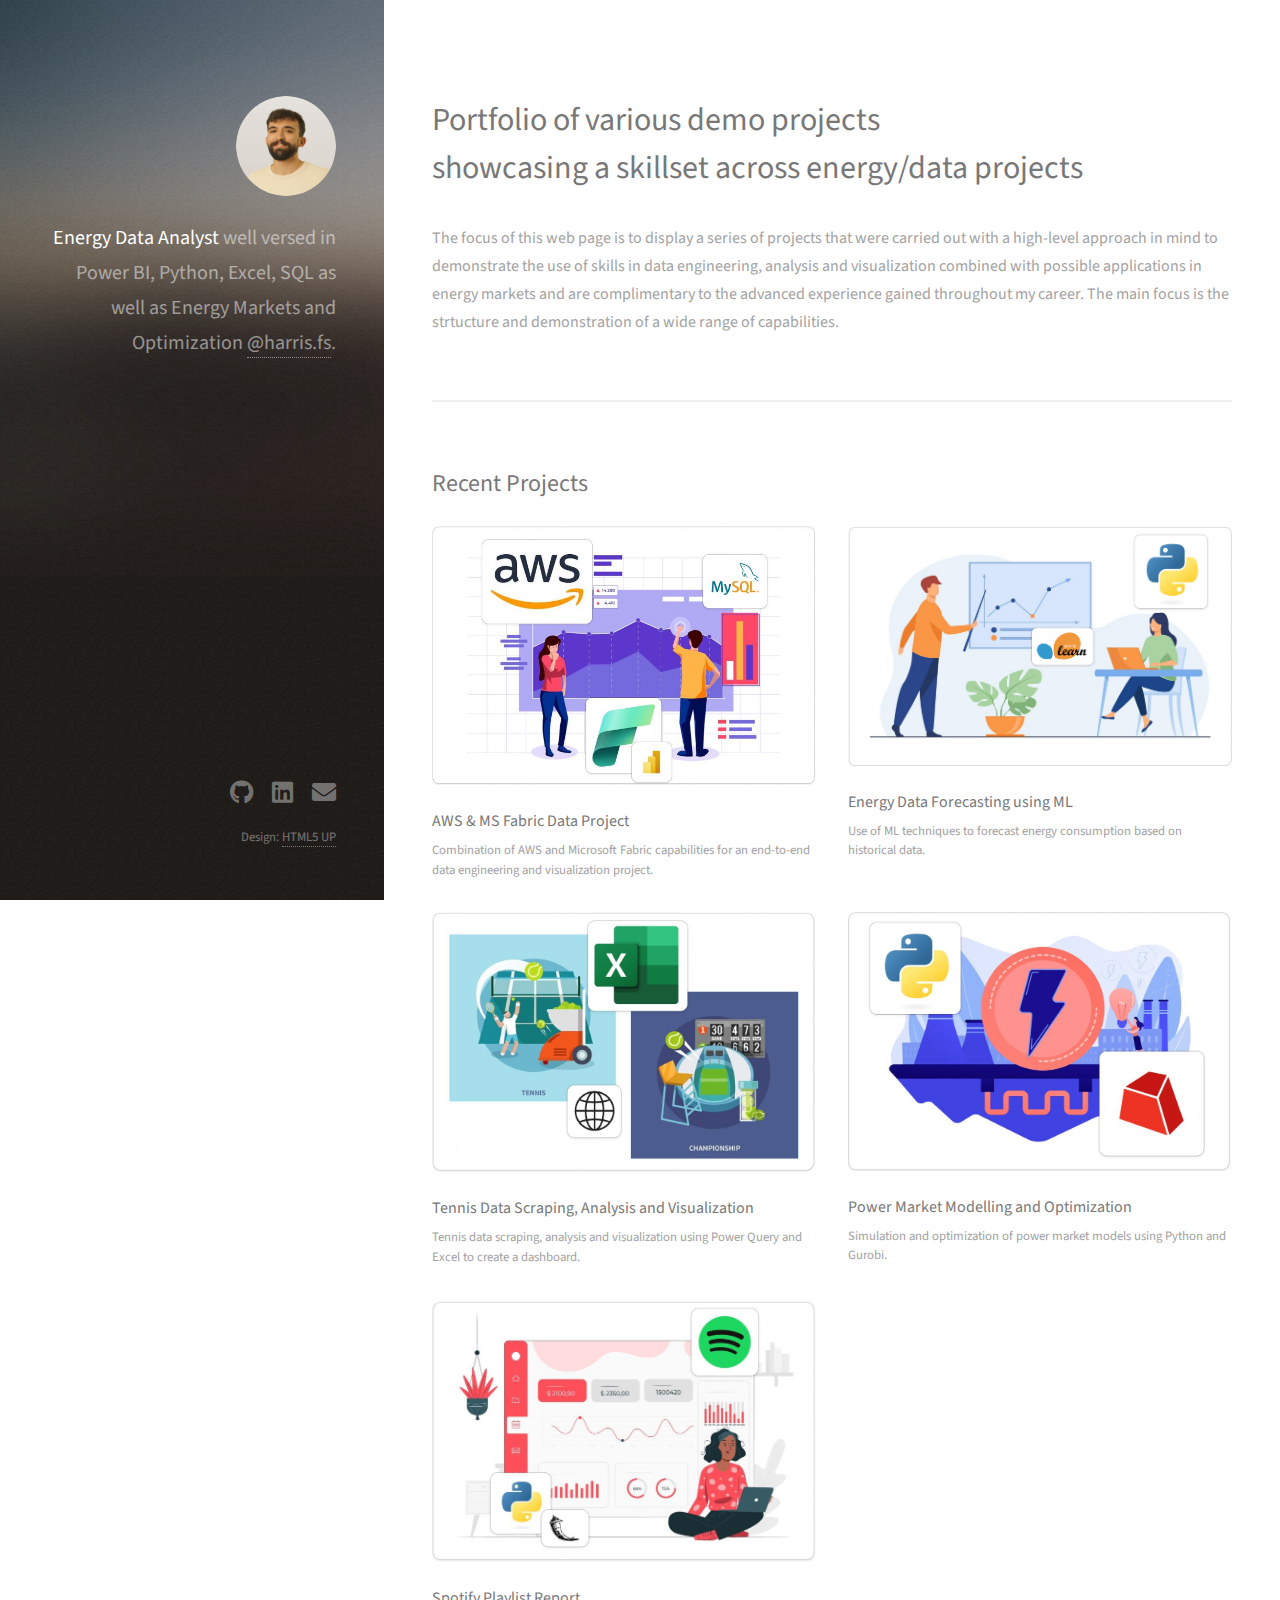
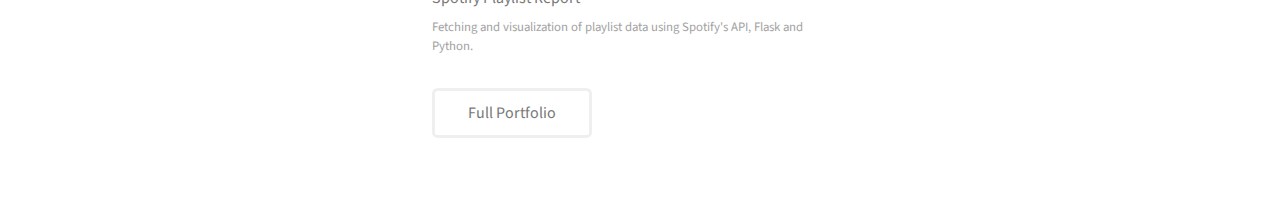
==== index.html @ a2b8765c "Add files via upload" ====
<!DOCTYPE HTML>
<!--
	Strata by HTML5 UP
	html5up.net | @ajlkn
	Free for personal and commercial use under the CCA 3.0 license (html5up.net/license)
-->
<html>
	<head>
		<title>Harris Foskolos - Demo Portfolio</title>
		<meta charset="utf-8" />
		<meta name="viewport" content="width=device-width, initial-scale=1, user-scalable=no" />
		<link rel="stylesheet" href="assets/css/main.css" />
	</head>
	<body class="is-preload">

		<!-- Header -->
			<header id="header">
				<div class="inner">
					<a href="#" class="image avatar"><img src="images/Mask Group.png" alt="" /></a>
					<h1><strong>Energy Data Analyst </strong>well versed <br />
					in Power BI, Python, Excel, SQL as well as<br />
					Energy Markets and Optimization <br />
					<a href="https://www.linkedin.com/in/foskolos/">@harris.fs</a>.</h1>
				</div>
			</header>

		<!-- Main -->
			<div id="main">

				<!-- One -->
					<section id="one">
						<header class="major">
							<h2>Portfolio of various demo projects<br />
							showcasing a skillset across energy/data projects</h2>
						</header>
						<p>The focus of this web page is to display a series of projects that were carried out with a high-level approach in mind to demonstrate the use of skills in data engineering, analysis and visualization combined with possible applications in energy markets and are complimentary to the advanced experience gained throughout my career. The main focus is the strtucture and demonstration of a wide range of capabilities.</p>
					</section>

				<!-- Two -->
					<section id="two">
						<h2>Recent Projects</h2>
						<div class="row">
							<article class="col-6 col-12-xsmall work-item">
								<a href="details/project1.html" class="image fit thumb"><img src="images/thumbs/project1.JPG" alt="" /></a>
								<h3>AWS & MS Fabric Data Project</h3>
								<p>Combination of AWS and Microsoft Fabric capabilities for an end-to-end data engineering and visualization project.</p>
							</article>
							<article class="col-6 col-12-xsmall work-item">
								<a href="details/project2.html" class="image fit thumb"><img src="images/thumbs/project2.png" alt="" /></a>
								<h3>Energy Data Forecasting using ML</h3>
								<p>Use of ML techniques to forecast energy consumption based on historical data.</p>
							</article>
							<article class="col-6 col-12-xsmall work-item">
								<a href="details/project3.html" class="image fit thumb"><img src="images/thumbs/project3.JPG" alt="" /></a>
								<h3>Tennis Data Scraping, Analysis and Visualization</h3>
								<p>Tennis data scraping, analysis and visualization using Power Query and Excel to create a dashboard.</p>
							</article>
							<article class="col-6 col-12-xsmall work-item">
								<a href="details/project4.html" class="image fit thumb"><img src="images/thumbs/project4.JPG" alt="" /></a>
								<h3>Power Market Modelling and Optimization</h3>
								<p>Simulation and optimization of power market models using Python and Gurobi.</p>
							</article>
							<article class="col-6 col-12-xsmall work-item">
								<a href="details/project5.html" class="image fit thumb"><img src="images/thumbs/project5.JPG" alt="" /></a>
								<h3>Spotify Playlist Report</h3>
								<p>Fetching and visualization of playlist data using Spotify's API, Flask and Python.</p>
							</article>
						</div>
						<ul class="actions">
							<li><a href="https://github.com/harrisfs-web" class="button">Full Portfolio</a></li>
						</ul>
					</section>
			</div>

		<!-- Footer -->
			<footer id="footer">
				<div class="inner">
					<ul class="icons">
						<li><a href="https://github.com/harrisfs-web" class="icon brands fa-github"><span class="label">Github</span></a></li>
						<li><a href="https://www.linkedin.com/in/foskolos/" class="icon brands fa-linkedin"><span class="label">Dribbble</span></a></li>
						<li><a href="mailto:harrrisfs.web@gmail.com" class="icon solid fa-envelope"><span class="label">Email</span></a></li>
					</ul>
					<ul class="copyright">
						<li>Design: <a href="http://html5up.net">HTML5 UP</a></li>
					</ul>
				</div>
			</footer>

		<!-- Scripts -->
			<script src="assets/js/jquery.min.js"></script>
			<script src="assets/js/browser.min.js"></script>
			<script src="assets/js/breakpoints.min.js"></script>
			<script src="assets/js/util.js"></script>
			<script src="assets/js/main.js"></script>

	</body>
</html>
---- assets/css/main.css ----
@import url("fontawesome-all.min.css");
@import url("https://fonts.googleapis.com/css?family=Source+Sans+Pro:400,400italic");

/*
	Strata by HTML5 UP
	html5up.net | @ajlkn
	Free for personal and commercial use under the CCA 3.0 license (html5up.net/license)
*/

html, body, div, span, applet, object,
iframe, h1, h2, h3, h4, h5, h6, p, blockquote,
pre, a, abbr, acronym, address, big, cite,
code, del, dfn, em, img, ins, kbd, q, s, samp,
small, strike, strong, sub, sup, tt, var, b,
u, i, center, dl, dt, dd, ol, ul, li, fieldset,
form, label, legend, table, caption, tbody,
tfoot, thead, tr, th, td, article, aside,
canvas, details, embed, figure, figcaption,
footer, header, hgroup, menu, nav, output, ruby,
section, summary, time, mark, audio, video {
	margin: 0;
	padding: 0;
	border: 0;
	font-size: 100%;
	font: inherit;
	vertical-align: baseline;}

article, aside, details, figcaption, figure,
footer, header, hgroup, menu, nav, section {
	display: block;}

body {
	line-height: 1;
}

ol, ul {
	list-style: none;
}

blockquote, q {
	quotes: none;
}

	blockquote:before, blockquote:after, q:before, q:after {
		content: '';
		content: none;
	}

table {
	border-collapse: collapse;
	border-spacing: 0;
}

body {
	-webkit-text-size-adjust: none;
}

mark {
	background-color: transparent;
	color: inherit;
}

input::-moz-focus-inner {
	border: 0;
	padding: 0;
}

input, select, textarea {
	-moz-appearance: none;
	-webkit-appearance: none;
	-ms-appearance: none;
	appearance: none;
}

/* Basic */

	html {
		box-sizing: border-box;
	}

	*, *:before, *:after {
		box-sizing: inherit;
	}

	body {
		background: #fff;
	}

		body.is-preload *, body.is-preload *:before, body.is-preload *:after {
			-moz-animation: none !important;
			-webkit-animation: none !important;
			-ms-animation: none !important;
			animation: none !important;
			-moz-transition: none !important;
			-webkit-transition: none !important;
			-ms-transition: none !important;
			transition: none !important;
		}

	body, input, select, textarea {
		color: #a2a2a2;
		font-family: "Source Sans Pro", Helvetica, sans-serif;
		font-size: 16pt;
		font-weight: 400;
		line-height: 1.75em;
	}

	a {
		-moz-transition: color 0.2s ease-in-out, border-color 0.2s ease-in-out;
		-webkit-transition: color 0.2s ease-in-out, border-color 0.2s ease-in-out;
		-ms-transition: color 0.2s ease-in-out, border-color 0.2s ease-in-out;
		transition: color 0.2s ease-in-out, border-color 0.2s ease-in-out;
		border-bottom: dotted 1px;
		color: #49bf9d;
		text-decoration: none;
	}

		a:hover {
			border-bottom-color: transparent;
			color: #49bf9d !important;
			text-decoration: none;
		}

	strong, b {
		color: #787878;
		font-weight: 400;
	}

	em, i {
		font-style: italic;
	}

	p {
		margin: 0 0 2em 0;
	}

	h1, h2, h3, h4, h5, h6 {
		color: #787878;
		font-weight: 400;
		line-height: 1em;
		margin: 0 0 1em 0;
	}

		h1 a, h2 a, h3 a, h4 a, h5 a, h6 a {
			color: inherit;
			text-decoration: none;
		}

	h1 {
		font-size: 2em;
		line-height: 1.5em;
	}

	h2 {
		font-size: 1.5em;
		line-height: 1.5em;
	}

	h3 {
		font-size: 1.25em;
		line-height: 1.5em;
	}

	h4 {
		font-size: 1.1em;
		line-height: 1.5em;
	}

	h5 {
		font-size: 0.9em;
		line-height: 1.5em;
	}

	h6 {
		font-size: 0.7em;
		line-height: 1.5em;
	}

	sub {
		font-size: 0.8em;
		position: relative;
		top: 0.5em;
	}

	sup {
		font-size: 0.8em;
		position: relative;
		top: -0.5em;
	}

	hr {
		border: 0;
		border-bottom: solid 2px #efefef;
		margin: 2em 0;
	}

		hr.major {
			margin: 3em 0;
		}

	blockquote {
		border-left: solid 6px #efefef;
		font-style: italic;
		margin: 0 0 2em 0;
		padding: 0.5em 0 0.5em 1.5em;
	}

	code {
		background: #f7f7f7;
		border-radius: 0.35em;
		border: solid 2px #efefef;
		font-family: "Courier New", monospace;
		font-size: 0.9em;
		margin: 0 0.25em;
		padding: 0.25em 0.65em;
	}

	pre {
		-webkit-overflow-scrolling: touch;
		font-family: "Courier New", monospace;
		font-size: 0.9em;
		margin: 0 0 2em 0;
	}

		pre code {
			display: block;
			line-height: 1.75em;
			padding: 1em 1.5em;
			overflow-x: auto;
		}

	.align-left {
		text-align: left;
	}

	.align-center {
		text-align: center;
	}

	.align-right {
		text-align: right;
	}

/* Container */

	.container {
		margin: 0 auto;
		max-width: calc(100% - 4em);
		width: 100%;
	}

		.container.xsmall {
			width: 25%;
		}

		.container.small {
			width: 50%;
		}

		.container.medium {
			width: 75%;
		}

		.container.large {
			width: 125%;
		}

		.container.xlarge {
			width: 150%;
		}

		.container.max {
			width: 100%;
		}

		@media screen and (max-width: 980px) {

			.container {
				width: 100% !important;
				max-width: 100% !important;
			}

		}

		@media screen and (max-width: 480px) {

			.container {
				max-width: calc(100% - 3em);
			}

		}

/* Row */

	.row {
		display: flex;
		flex-wrap: wrap;
		box-sizing: border-box;
		align-items: stretch;
	}

		.row > * {
			box-sizing: border-box;
		}

		.row.gtr-uniform > * > :last-child {
			margin-bottom: 0;
		}

		.row.aln-left {
			justify-content: flex-start;
		}

		.row.aln-center {
			justify-content: center;
		}

		.row.aln-right {
			justify-content: flex-end;
		}

		.row.aln-top {
			align-items: flex-start;
		}

		.row.aln-middle {
			align-items: center;
		}

		.row.aln-bottom {
			align-items: flex-end;
		}

		.row > .imp {
			order: -1;
		}

		.row > .col-1 {
			width: 8.33333%;
		}

		.row > .off-1 {
			margin-left: 8.33333%;
		}

		.row > .col-2 {
			width: 16.66667%;
		}

		.row > .off-2 {
			margin-left: 16.66667%;
		}

		.row > .col-3 {
			width: 25%;
		}

		.row > .off-3 {
			margin-left: 25%;
		}

		.row > .col-4 {
			width: 33.33333%;
		}

		.row > .off-4 {
			margin-left: 33.33333%;
		}

		.row > .col-5 {
			width: 41.66667%;
		}

		.row > .off-5 {
			margin-left: 41.66667%;
		}

		.row > .col-6 {
			width: 50%;
		}

		.row > .off-6 {
			margin-left: 50%;
		}

		.row > .col-7 {
			width: 58.33333%;
		}

		.row > .off-7 {
			margin-left: 58.33333%;
		}

		.row > .col-8 {
			width: 66.66667%;
		}

		.row > .off-8 {
			margin-left: 66.66667%;
		}

		.row > .col-9 {
			width: 75%;
		}

		.row > .off-9 {
			margin-left: 75%;
		}

		.row > .col-10 {
			width: 83.33333%;
		}

		.row > .off-10 {
			margin-left: 83.33333%;
		}

		.row > .col-11 {
			width: 91.66667%;
		}

		.row > .off-11 {
			margin-left: 91.66667%;
		}

		.row > .col-12 {
			width: 100%;
		}

		.row > .off-12 {
			margin-left: 100%;
		}

		.row.gtr-0 {
			margin-top: 0;
			margin-left: 0em;
		}

			.row.gtr-0 > * {
				padding: 0 0 0 0em;
			}

			.row.gtr-0.gtr-uniform {
				margin-top: 0em;
			}

				.row.gtr-0.gtr-uniform > * {
					padding-top: 0em;
				}

		.row.gtr-25 {
			margin-top: 0;
			margin-left: -0.625em;
		}

			.row.gtr-25 > * {
				padding: 0 0 0 0.625em;
			}

			.row.gtr-25.gtr-uniform {
				margin-top: -0.625em;
			}

				.row.gtr-25.gtr-uniform > * {
					padding-top: 0.625em;
				}

		.row.gtr-50 {
			margin-top: 0;
			margin-left: -1.25em;
		}

			.row.gtr-50 > * {
				padding: 0 0 0 1.25em;
			}

			.row.gtr-50.gtr-uniform {
				margin-top: -1.25em;
			}

				.row.gtr-50.gtr-uniform > * {
					padding-top: 1.25em;
				}

		.row {
			margin-top: 0;
			margin-left: -2.5em;
		}

			.row > * {
				padding: 0 0 0 2.5em;
			}

			.row.gtr-uniform {
				margin-top: -2.5em;
			}

				.row.gtr-uniform > * {
					padding-top: 2.5em;
				}

		.row.gtr-150 {
			margin-top: 0;
			margin-left: -3.75em;
		}

			.row.gtr-150 > * {
				padding: 0 0 0 3.75em;
			}

			.row.gtr-150.gtr-uniform {
				margin-top: -3.75em;
			}

				.row.gtr-150.gtr-uniform > * {
					padding-top: 3.75em;
				}

		.row.gtr-200 {
			margin-top: 0;
			margin-left: -5em;
		}

			.row.gtr-200 > * {
				padding: 0 0 0 5em;
			}

			.row.gtr-200.gtr-uniform {
				margin-top: -5em;
			}

				.row.gtr-200.gtr-uniform > * {
					padding-top: 5em;
				}

		@media screen and (max-width: 1800px) {

			.row {
				display: flex;
				flex-wrap: wrap;
				box-sizing: border-box;
				align-items: stretch;
			}

				.row > * {
					box-sizing: border-box;
				}

				.row.gtr-uniform > * > :last-child {
					margin-bottom: 0;
				}

				.row.aln-left {
					justify-content: flex-start;
				}

				.row.aln-center {
					justify-content: center;
				}

				.row.aln-right {
					justify-content: flex-end;
				}

				.row.aln-top {
					align-items: flex-start;
				}

				.row.aln-middle {
					align-items: center;
				}

				.row.aln-bottom {
					align-items: flex-end;
				}

				.row > .imp-xlarge {
					order: -1;
				}

				.row > .col-1-xlarge {
					width: 8.33333%;
				}

				.row > .off-1-xlarge {
					margin-left: 8.33333%;
				}

				.row > .col-2-xlarge {
					width: 16.66667%;
				}

				.row > .off-2-xlarge {
					margin-left: 16.66667%;
				}

				.row > .col-3-xlarge {
					width: 25%;
				}

				.row > .off-3-xlarge {
					margin-left: 25%;
				}

				.row > .col-4-xlarge {
					width: 33.33333%;
				}

				.row > .off-4-xlarge {
					margin-left: 33.33333%;
				}

				.row > .col-5-xlarge {
					width: 41.66667%;
				}

				.row > .off-5-xlarge {
					margin-left: 41.66667%;
				}

				.row > .col-6-xlarge {
					width: 50%;
				}

				.row > .off-6-xlarge {
					margin-left: 50%;
				}

				.row > .col-7-xlarge {
					width: 58.33333%;
				}

				.row > .off-7-xlarge {
					margin-left: 58.33333%;
				}

				.row > .col-8-xlarge {
					width: 66.66667%;
				}

				.row > .off-8-xlarge {
					margin-left: 66.66667%;
				}

				.row > .col-9-xlarge {
					width: 75%;
				}

				.row > .off-9-xlarge {
					margin-left: 75%;
				}

				.row > .col-10-xlarge {
					width: 83.33333%;
				}

				.row > .off-10-xlarge {
					margin-left: 83.33333%;
				}

				.row > .col-11-xlarge {
					width: 91.66667%;
				}

				.row > .off-11-xlarge {
					margin-left: 91.66667%;
				}

				.row > .col-12-xlarge {
					width: 100%;
				}

				.row > .off-12-xlarge {
					margin-left: 100%;
				}

				.row.gtr-0 {
					margin-top: 0;
					margin-left: 0em;
				}

					.row.gtr-0 > * {
						padding: 0 0 0 0em;
					}

					.row.gtr-0.gtr-uniform {
						margin-top: 0em;
					}

						.row.gtr-0.gtr-uniform > * {
							padding-top: 0em;
						}

				.row.gtr-25 {
					margin-top: 0;
					margin-left: -0.625em;
				}

					.row.gtr-25 > * {
						padding: 0 0 0 0.625em;
					}

					.row.gtr-25.gtr-uniform {
						margin-top: -0.625em;
					}

						.row.gtr-25.gtr-uniform > * {
							padding-top: 0.625em;
						}

				.row.gtr-50 {
					margin-top: 0;
					margin-left: -1.25em;
				}

					.row.gtr-50 > * {
						padding: 0 0 0 1.25em;
					}

					.row.gtr-50.gtr-uniform {
						margin-top: -1.25em;
					}

						.row.gtr-50.gtr-uniform > * {
							padding-top: 1.25em;
						}

				.row {
					margin-top: 0;
					margin-left: -2.5em;
				}

					.row > * {
						padding: 0 0 0 2.5em;
					}

					.row.gtr-uniform {
						margin-top: -2.5em;
					}

						.row.gtr-uniform > * {
							padding-top: 2.5em;
						}

				.row.gtr-150 {
					margin-top: 0;
					margin-left: -3.75em;
				}

					.row.gtr-150 > * {
						padding: 0 0 0 3.75em;
					}

					.row.gtr-150.gtr-uniform {
						margin-top: -3.75em;
					}

						.row.gtr-150.gtr-uniform > * {
							padding-top: 3.75em;
						}

				.row.gtr-200 {
					margin-top: 0;
					margin-left: -5em;
				}

					.row.gtr-200 > * {
						padding: 0 0 0 5em;
					}

					.row.gtr-200.gtr-uniform {
						margin-top: -5em;
					}

						.row.gtr-200.gtr-uniform > * {
							padding-top: 5em;
						}

		}

		@media screen and (max-width: 1280px) {

			.row {
				display: flex;
				flex-wrap: wrap;
				box-sizing: border-box;
				align-items: stretch;
			}

				.row > * {
					box-sizing: border-box;
				}

				.row.gtr-uniform > * > :last-child {
					margin-bottom: 0;
				}

				.row.aln-left {
					justify-content: flex-start;
				}

				.row.aln-center {
					justify-content: center;
				}

				.row.aln-right {
					justify-content: flex-end;
				}

				.row.aln-top {
					align-items: flex-start;
				}

				.row.aln-middle {
					align-items: center;
				}

				.row.aln-bottom {
					align-items: flex-end;
				}

				.row > .imp-large {
					order: -1;
				}

				.row > .col-1-large {
					width: 8.33333%;
				}

				.row > .off-1-large {
					margin-left: 8.33333%;
				}

				.row > .col-2-large {
					width: 16.66667%;
				}

				.row > .off-2-large {
					margin-left: 16.66667%;
				}

				.row > .col-3-large {
					width: 25%;
				}

				.row > .off-3-large {
					margin-left: 25%;
				}

				.row > .col-4-large {
					width: 33.33333%;
				}

				.row > .off-4-large {
					margin-left: 33.33333%;
				}

				.row > .col-5-large {
					width: 41.66667%;
				}

				.row > .off-5-large {
					margin-left: 41.66667%;
				}

				.row > .col-6-large {
					width: 50%;
				}

				.row > .off-6-large {
					margin-left: 50%;
				}

				.row > .col-7-large {
					width: 58.33333%;
				}

				.row > .off-7-large {
					margin-left: 58.33333%;
				}

				.row > .col-8-large {
					width: 66.66667%;
				}

				.row > .off-8-large {
					margin-left: 66.66667%;
				}

				.row > .col-9-large {
					width: 75%;
				}

				.row > .off-9-large {
					margin-left: 75%;
				}

				.row > .col-10-large {
					width: 83.33333%;
				}

				.row > .off-10-large {
					margin-left: 83.33333%;
				}

				.row > .col-11-large {
					width: 91.66667%;
				}

				.row > .off-11-large {
					margin-left: 91.66667%;
				}

				.row > .col-12-large {
					width: 100%;
				}

				.row > .off-12-large {
					margin-left: 100%;
				}

				.row.gtr-0 {
					margin-top: 0;
					margin-left: 0em;
				}

					.row.gtr-0 > * {
						padding: 0 0 0 0em;
					}

					.row.gtr-0.gtr-uniform {
						margin-top: 0em;
					}

						.row.gtr-0.gtr-uniform > * {
							padding-top: 0em;
						}

				.row.gtr-25 {
					margin-top: 0;
					margin-left: -0.5em;
				}

					.row.gtr-25 > * {
						padding: 0 0 0 0.5em;
					}

					.row.gtr-25.gtr-uniform {
						margin-top: -0.5em;
					}

						.row.gtr-25.gtr-uniform > * {
							padding-top: 0.5em;
						}

				.row.gtr-50 {
					margin-top: 0;
					margin-left: -1em;
				}

					.row.gtr-50 > * {
						padding: 0 0 0 1em;
					}

					.row.gtr-50.gtr-uniform {
						margin-top: -1em;
					}

						.row.gtr-50.gtr-uniform > * {
							padding-top: 1em;
						}

				.row {
					margin-top: 0;
					margin-left: -2em;
				}

					.row > * {
						padding: 0 0 0 2em;
					}

					.row.gtr-uniform {
						margin-top: -2em;
					}

						.row.gtr-uniform > * {
							padding-top: 2em;
						}

				.row.gtr-150 {
					margin-top: 0;
					margin-left: -3em;
				}

					.row.gtr-150 > * {
						padding: 0 0 0 3em;
					}

					.row.gtr-150.gtr-uniform {
						margin-top: -3em;
					}

						.row.gtr-150.gtr-uniform > * {
							padding-top: 3em;
						}

				.row.gtr-200 {
					margin-top: 0;
					margin-left: -4em;
				}

					.row.gtr-200 > * {
						padding: 0 0 0 4em;
					}

					.row.gtr-200.gtr-uniform {
						margin-top: -4em;
					}

						.row.gtr-200.gtr-uniform > * {
							padding-top: 4em;
						}

		}

		@media screen and (max-width: 980px) {

			.row {
				display: flex;
				flex-wrap: wrap;
				box-sizing: border-box;
				align-items: stretch;
			}

				.row > * {
					box-sizing: border-box;
				}

				.row.gtr-uniform > * > :last-child {
					margin-bottom: 0;
				}

				.row.aln-left {
					justify-content: flex-start;
				}

				.row.aln-center {
					justify-content: center;
				}

				.row.aln-right {
					justify-content: flex-end;
				}

				.row.aln-top {
					align-items: flex-start;
				}

				.row.aln-middle {
					align-items: center;
				}

				.row.aln-bottom {
					align-items: flex-end;
				}

				.row > .imp-medium {
					order: -1;
				}

				.row > .col-1-medium {
					width: 8.33333%;
				}

				.row > .off-1-medium {
					margin-left: 8.33333%;
				}

				.row > .col-2-medium {
					width: 16.66667%;
				}

				.row > .off-2-medium {
					margin-left: 16.66667%;
				}

				.row > .col-3-medium {
					width: 25%;
				}

				.row > .off-3-medium {
					margin-left: 25%;
				}

				.row > .col-4-medium {
					width: 33.33333%;
				}

				.row > .off-4-medium {
					margin-left: 33.33333%;
				}

				.row > .col-5-medium {
					width: 41.66667%;
				}

				.row > .off-5-medium {
					margin-left: 41.66667%;
				}

				.row > .col-6-medium {
					width: 50%;
				}

				.row > .off-6-medium {
					margin-left: 50%;
				}

				.row > .col-7-medium {
					width: 58.33333%;
				}

				.row > .off-7-medium {
					margin-left: 58.33333%;
				}

				.row > .col-8-medium {
					width: 66.66667%;
				}

				.row > .off-8-medium {
					margin-left: 66.66667%;
				}

				.row > .col-9-medium {
					width: 75%;
				}

				.row > .off-9-medium {
					margin-left: 75%;
				}

				.row > .col-10-medium {
					width: 83.33333%;
				}

				.row > .off-10-medium {
					margin-left: 83.33333%;
				}

				.row > .col-11-medium {
					width: 91.66667%;
				}

				.row > .off-11-medium {
					margin-left: 91.66667%;
				}

				.row > .col-12-medium {
					width: 100%;
				}

				.row > .off-12-medium {
					margin-left: 100%;
				}

				.row.gtr-0 {
					margin-top: 0;
					margin-left: 0em;
				}

					.row.gtr-0 > * {
						padding: 0 0 0 0em;
					}

					.row.gtr-0.gtr-uniform {
						margin-top: 0em;
					}

						.row.gtr-0.gtr-uniform > * {
							padding-top: 0em;
						}

				.row.gtr-25 {
					margin-top: 0;
					margin-left: -0.5em;
				}

					.row.gtr-25 > * {
						padding: 0 0 0 0.5em;
					}

					.row.gtr-25.gtr-uniform {
						margin-top: -0.5em;
					}

						.row.gtr-25.gtr-uniform > * {
							padding-top: 0.5em;
						}

				.row.gtr-50 {
					margin-top: 0;
					margin-left: -1em;
				}

					.row.gtr-50 > * {
						padding: 0 0 0 1em;
					}

					.row.gtr-50.gtr-uniform {
						margin-top: -1em;
					}

						.row.gtr-50.gtr-uniform > * {
							padding-top: 1em;
						}

				.row {
					margin-top: 0;
					margin-left: -2em;
				}

					.row > * {
						padding: 0 0 0 2em;
					}

					.row.gtr-uniform {
						margin-top: -2em;
					}

						.row.gtr-uniform > * {
							padding-top: 2em;
						}

				.row.gtr-150 {
					margin-top: 0;
					margin-left: -3em;
				}

					.row.gtr-150 > * {
						padding: 0 0 0 3em;
					}

					.row.gtr-150.gtr-uniform {
						margin-top: -3em;
					}

						.row.gtr-150.gtr-uniform > * {
							padding-top: 3em;
						}

				.row.gtr-200 {
					margin-top: 0;
					margin-left: -4em;
				}

					.row.gtr-200 > * {
						padding: 0 0 0 4em;
					}

					.row.gtr-200.gtr-uniform {
						margin-top: -4em;
					}

						.row.gtr-200.gtr-uniform > * {
							padding-top: 4em;
						}

		}

		@media screen and (max-width: 736px) {

			.row {
				display: flex;
				flex-wrap: wrap;
				box-sizing: border-box;
				align-items: stretch;
			}

				.row > * {
					box-sizing: border-box;
				}

				.row.gtr-uniform > * > :last-child {
					margin-bottom: 0;
				}

				.row.aln-left {
					justify-content: flex-start;
				}

				.row.aln-center {
					justify-content: center;
				}

				.row.aln-right {
					justify-content: flex-end;
				}

				.row.aln-top {
					align-items: flex-start;
				}

				.row.aln-middle {
					align-items: center;
				}

				.row.aln-bottom {
					align-items: flex-end;
				}

				.row > .imp-small {
					order: -1;
				}

				.row > .col-1-small {
					width: 8.33333%;
				}

				.row > .off-1-small {
					margin-left: 8.33333%;
				}

				.row > .col-2-small {
					width: 16.66667%;
				}

				.row > .off-2-small {
					margin-left: 16.66667%;
				}

				.row > .col-3-small {
					width: 25%;
				}

				.row > .off-3-small {
					margin-left: 25%;
				}

				.row > .col-4-small {
					width: 33.33333%;
				}

				.row > .off-4-small {
					margin-left: 33.33333%;
				}

				.row > .col-5-small {
					width: 41.66667%;
				}

				.row > .off-5-small {
					margin-left: 41.66667%;
				}

				.row > .col-6-small {
					width: 50%;
				}

				.row > .off-6-small {
					margin-left: 50%;
				}

				.row > .col-7-small {
					width: 58.33333%;
				}

				.row > .off-7-small {
					margin-left: 58.33333%;
				}

				.row > .col-8-small {
					width: 66.66667%;
				}

				.row > .off-8-small {
					margin-left: 66.66667%;
				}

				.row > .col-9-small {
					width: 75%;
				}

				.row > .off-9-small {
					margin-left: 75%;
				}

				.row > .col-10-small {
					width: 83.33333%;
				}

				.row > .off-10-small {
					margin-left: 83.33333%;
				}

				.row > .col-11-small {
					width: 91.66667%;
				}

				.row > .off-11-small {
					margin-left: 91.66667%;
				}

				.row > .col-12-small {
					width: 100%;
				}

				.row > .off-12-small {
					margin-left: 100%;
				}

				.row.gtr-0 {
					margin-top: 0;
					margin-left: 0em;
				}

					.row.gtr-0 > * {
						padding: 0 0 0 0em;
					}

					.row.gtr-0.gtr-uniform {
						margin-top: 0em;
					}

						.row.gtr-0.gtr-uniform > * {
							padding-top: 0em;
						}

				.row.gtr-25 {
					margin-top: 0;
					margin-left: -0.375em;
				}

					.row.gtr-25 > * {
						padding: 0 0 0 0.375em;
					}

					.row.gtr-25.gtr-uniform {
						margin-top: -0.375em;
					}

						.row.gtr-25.gtr-uniform > * {
							padding-top: 0.375em;
						}

				.row.gtr-50 {
					margin-top: 0;
					margin-left: -0.75em;
				}

					.row.gtr-50 > * {
						padding: 0 0 0 0.75em;
					}

					.row.gtr-50.gtr-uniform {
						margin-top: -0.75em;
					}

						.row.gtr-50.gtr-uniform > * {
							padding-top: 0.75em;
						}

				.row {
					margin-top: 0;
					margin-left: -1.5em;
				}

					.row > * {
						padding: 0 0 0 1.5em;
					}

					.row.gtr-uniform {
						margin-top: -1.5em;
					}

						.row.gtr-uniform > * {
							padding-top: 1.5em;
						}

				.row.gtr-150 {
					margin-top: 0;
					margin-left: -2.25em;
				}

					.row.gtr-150 > * {
						padding: 0 0 0 2.25em;
					}

					.row.gtr-150.gtr-uniform {
						margin-top: -2.25em;
					}

						.row.gtr-150.gtr-uniform > * {
							padding-top: 2.25em;
						}

				.row.gtr-200 {
					margin-top: 0;
					margin-left: -3em;
				}

					.row.gtr-200 > * {
						padding: 0 0 0 3em;
					}

					.row.gtr-200.gtr-uniform {
						margin-top: -3em;
					}

						.row.gtr-200.gtr-uniform > * {
							padding-top: 3em;
						}

		}

		@media screen and (max-width: 480px) {

			.row {
				display: flex;
				flex-wrap: wrap;
				box-sizing: border-box;
				align-items: stretch;
			}

				.row > * {
					box-sizing: border-box;
				}

				.row.gtr-uniform > * > :last-child {
					margin-bottom: 0;
				}

				.row.aln-left {
					justify-content: flex-start;
				}

				.row.aln-center {
					justify-content: center;
				}

				.row.aln-right {
					justify-content: flex-end;
				}

				.row.aln-top {
					align-items: flex-start;
				}

				.row.aln-middle {
					align-items: center;
				}

				.row.aln-bottom {
					align-items: flex-end;
				}

				.row > .imp-xsmall {
					order: -1;
				}

				.row > .col-1-xsmall {
					width: 8.33333%;
				}

				.row > .off-1-xsmall {
					margin-left: 8.33333%;
				}

				.row > .col-2-xsmall {
					width: 16.66667%;
				}

				.row > .off-2-xsmall {
					margin-left: 16.66667%;
				}

				.row > .col-3-xsmall {
					width: 25%;
				}

				.row > .off-3-xsmall {
					margin-left: 25%;
				}

				.row > .col-4-xsmall {
					width: 33.33333%;
				}

				.row > .off-4-xsmall {
					margin-left: 33.33333%;
				}

				.row > .col-5-xsmall {
					width: 41.66667%;
				}

				.row > .off-5-xsmall {
					margin-left: 41.66667%;
				}

				.row > .col-6-xsmall {
					width: 50%;
				}

				.row > .off-6-xsmall {
					margin-left: 50%;
				}

				.row > .col-7-xsmall {
					width: 58.33333%;
				}

				.row > .off-7-xsmall {
					margin-left: 58.33333%;
				}

				.row > .col-8-xsmall {
					width: 66.66667%;
				}

				.row > .off-8-xsmall {
					margin-left: 66.66667%;
				}

				.row > .col-9-xsmall {
					width: 75%;
				}

				.row > .off-9-xsmall {
					margin-left: 75%;
				}

				.row > .col-10-xsmall {
					width: 83.33333%;
				}

				.row > .off-10-xsmall {
					margin-left: 83.33333%;
				}

				.row > .col-11-xsmall {
					width: 91.66667%;
				}

				.row > .off-11-xsmall {
					margin-left: 91.66667%;
				}

				.row > .col-12-xsmall {
					width: 100%;
				}

				.row > .off-12-xsmall {
					margin-left: 100%;
				}

				.row.gtr-0 {
					margin-top: 0;
					margin-left: 0em;
				}

					.row.gtr-0 > * {
						padding: 0 0 0 0em;
					}

					.row.gtr-0.gtr-uniform {
						margin-top: 0em;
					}

						.row.gtr-0.gtr-uniform > * {
							padding-top: 0em;
						}

				.row.gtr-25 {
					margin-top: 0;
					margin-left: -0.375em;
				}

					.row.gtr-25 > * {
						padding: 0 0 0 0.375em;
					}

					.row.gtr-25.gtr-uniform {
						margin-top: -0.375em;
					}

						.row.gtr-25.gtr-uniform > * {
							padding-top: 0.375em;
						}

				.row.gtr-50 {
					margin-top: 0;
					margin-left: -0.75em;
				}

					.row.gtr-50 > * {
						padding: 0 0 0 0.75em;
					}

					.row.gtr-50.gtr-uniform {
						margin-top: -0.75em;
					}

						.row.gtr-50.gtr-uniform > * {
							padding-top: 0.75em;
						}

				.row {
					margin-top: 0;
					margin-left: -1.5em;
				}

					.row > * {
						padding: 0 0 0 1.5em;
					}

					.row.gtr-uniform {
						margin-top: -1.5em;
					}

						.row.gtr-uniform > * {
							padding-top: 1.5em;
						}

				.row.gtr-150 {
					margin-top: 0;
					margin-left: -2.25em;
				}

					.row.gtr-150 > * {
						padding: 0 0 0 2.25em;
					}

					.row.gtr-150.gtr-uniform {
						margin-top: -2.25em;
					}

						.row.gtr-150.gtr-uniform > * {
							padding-top: 2.25em;
						}

				.row.gtr-200 {
					margin-top: 0;
					margin-left: -3em;
				}

					.row.gtr-200 > * {
						padding: 0 0 0 3em;
					}

					.row.gtr-200.gtr-uniform {
						margin-top: -3em;
					}

						.row.gtr-200.gtr-uniform > * {
							padding-top: 3em;
						}

		}

/* Section/Article */

	section.special, article.special {
		text-align: center;
	}

	header p {
		color: #b2b2b2;
		position: relative;
		margin: 0 0 1.5em 0;
	}

	header h2 + p {
		font-size: 1.25em;
		margin-top: -1em;
		line-height: 1.5em;
	}

	header h3 + p {
		font-size: 1.1em;
		margin-top: -0.8em;
		line-height: 1.5em;
	}

	header h4 + p,
	header h5 + p,
	header h6 + p {
		font-size: 0.9em;
		margin-top: -0.6em;
		line-height: 1.5em;
	}

	header.major h2 {
		font-size: 2em;
	}

/* Form */

	form {
		margin: 0 0 2em 0;
	}

	label {
		color: #787878;
		display: block;
		font-size: 0.9em;
		font-weight: 400;
		margin: 0 0 1em 0;
	}

	input[type="text"],
	input[type="password"],
	input[type="email"],
	select,
	textarea {
		-moz-appearance: none;
		-webkit-appearance: none;
		-ms-appearance: none;
		appearance: none;
		background: #f7f7f7;
		border-radius: 0.35em;
		border: solid 2px transparent;
		color: inherit;
		display: block;
		outline: 0;
		padding: 0 0.75em;
		text-decoration: none;
		width: 100%;
	}

		input[type="text"]:invalid,
		input[type="password"]:invalid,
		input[type="email"]:invalid,
		select:invalid,
		textarea:invalid {
			box-shadow: none;
		}

		input[type="text"]:focus,
		input[type="password"]:focus,
		input[type="email"]:focus,
		select:focus,
		textarea:focus {
			border-color: #49bf9d;
		}

	select {
		background-image: url("data:image/svg+xml;charset=utf8,%3Csvg xmlns='http://www.w3.org/2000/svg' width='40' height='40' preserveAspectRatio='none' viewBox='0 0 40 40'%3E%3Cpath d='M9.4,12.3l10.4,10.4l10.4-10.4c0.2-0.2,0.5-0.4,0.9-0.4c0.3,0,0.6,0.1,0.9,0.4l3.3,3.3c0.2,0.2,0.4,0.5,0.4,0.9 c0,0.4-0.1,0.6-0.4,0.9L20.7,31.9c-0.2,0.2-0.5,0.4-0.9,0.4c-0.3,0-0.6-0.1-0.9-0.4L4.3,17.3c-0.2-0.2-0.4-0.5-0.4-0.9 c0-0.4,0.1-0.6,0.4-0.9l3.3-3.3c0.2-0.2,0.5-0.4,0.9-0.4S9.1,12.1,9.4,12.3z' fill='%23dfdfdf' /%3E%3C/svg%3E");
		background-size: 1.25rem;
		background-repeat: no-repeat;
		background-position: calc(100% - 1rem) center;
		height: 2.75em;
		padding-right: 2.75em;
		text-overflow: ellipsis;
	}

		select option {
			color: #787878;
			background: #fff;
		}

		select:focus::-ms-value {
			background-color: transparent;
		}

		select::-ms-expand {
			display: none;
		}

	input[type="text"],
	input[type="password"],
	input[type="email"],
	select {
		height: 2.75em;
	}

	textarea {
		padding: 0.75em;
	}

	input[type="checkbox"],
	input[type="radio"] {
		-moz-appearance: none;
		-webkit-appearance: none;
		-ms-appearance: none;
		appearance: none;
		display: block;
		float: left;
		margin-right: -2em;
		opacity: 0;
		width: 1em;
		z-index: -1;
	}

		input[type="checkbox"] + label,
		input[type="radio"] + label {
			text-decoration: none;
			color: #a2a2a2;
			cursor: pointer;
			display: inline-block;
			font-size: 1em;
			font-weight: 400;
			padding-left: 2.4em;
			padding-right: 0.75em;
			position: relative;
		}

			input[type="checkbox"] + label:before,
			input[type="radio"] + label:before {
				-moz-osx-font-smoothing: grayscale;
				-webkit-font-smoothing: antialiased;
				display: inline-block;
				font-style: normal;
				font-variant: normal;
				text-rendering: auto;
				line-height: 1;
				text-transform: none !important;
				font-family: 'Font Awesome 5 Free';
				font-weight: 900;
			}

			input[type="checkbox"] + label:before,
			input[type="radio"] + label:before {
				background: #f7f7f7;
				border-radius: 0.35em;
				border: solid 2px transparent;
				content: '';
				display: inline-block;
				font-size: 0.8em;
				height: 2.0625em;
				left: 0;
				line-height: 1.85625em;
				position: absolute;
				text-align: center;
				top: 0;
				width: 2.0625em;
			}

		input[type="checkbox"]:checked + label:before,
		input[type="radio"]:checked + label:before {
			background: #787878;
			border-color: #787878;
			color: #fff;
			content: '\f00c';
		}

		input[type="checkbox"]:focus + label:before,
		input[type="radio"]:focus + label:before {
			border-color: #49bf9d;
		}

	input[type="checkbox"] + label:before {
		border-radius: 0.35em;
	}

	input[type="radio"] + label:before {
		border-radius: 100%;
	}

	::-webkit-input-placeholder {
		color: #b2b2b2 !important;
		opacity: 1.0;
	}

	:-moz-placeholder {
		color: #b2b2b2 !important;
		opacity: 1.0;
	}

	::-moz-placeholder {
		color: #b2b2b2 !important;
		opacity: 1.0;
	}

	:-ms-input-placeholder {
		color: #b2b2b2 !important;
		opacity: 1.0;
	}

/* Box */

	.box {
		border-radius: 0.35em;
		border: solid 2px #efefef;
		margin-bottom: 2em;
		padding: 1.5em;
	}

		.box > :last-child,
		.box > :last-child > :last-child,
		.box > :last-child > :last-child > :last-child {
			margin-bottom: 0;
		}

		.box.alt {
			border: 0;
			border-radius: 0;
			padding: 0;
		}

/* Icon */

	.icon {
		text-decoration: none;
		border-bottom: none;
		position: relative;
	}

		.icon:before {
			-moz-osx-font-smoothing: grayscale;
			-webkit-font-smoothing: antialiased;
			display: inline-block;
			font-style: normal;
			font-variant: normal;
			text-rendering: auto;
			line-height: 1;
			text-transform: none !important;
			font-family: 'Font Awesome 5 Free';
			font-weight: 400;
		}

		.icon > .label {
			display: none;
		}

		.icon:before {
			line-height: inherit;
		}

		.icon.solid:before {
			font-weight: 900;
		}

		.icon.brands:before {
			font-family: 'Font Awesome 5 Brands';
		}

/* Image */

	.image {
		border-radius: 0.35em;
		border: 0;
		display: inline-block;
		position: relative;
	}

		.image:before {
			-moz-transition: opacity 0.2s ease-in-out;
			-webkit-transition: opacity 0.2s ease-in-out;
			-ms-transition: opacity 0.2s ease-in-out;
			transition: opacity 0.2s ease-in-out;
			background: url("images/overlay.png");
			border-radius: 0.35em;
			content: '';
			display: block;
			height: 100%;
			left: 0;
			opacity: 0.0;
			position: absolute;
			top: 0;
			width: 100%;
		}

		.image.thumb {
			text-align: center;
		}

			.image.thumb:after {
				-moz-transition: opacity 0.2s ease-in-out;
				-webkit-transition: opacity 0.2s ease-in-out;
				-ms-transition: opacity 0.2s ease-in-out;
				transition: opacity 0.2s ease-in-out;
				border-radius: 0.35em;
				border: solid 3px rgba(255, 255, 255, 0.5);
				color: #fff;
				content: 'View';
				display: inline-block;
				font-size: 0.8em;
				font-weight: 400;
				left: 50%;
				line-height: 2.25em;
				margin: -1.25em 0 0 -3em;
				opacity: 0;
				padding: 0 1.5em;
				position: absolute;
				text-align: left;
				text-decoration: none;
				top: 50%;
				white-space: nowrap;
			}

			.image.thumb:hover:after {
				opacity: 1.0;
			}

			.image.thumb:hover:before {
				background: url("images/overlay.png"), url("images/overlay.png");
				opacity: 0.5;
			}

		.image img {
			border-radius: 0.35em;
			display: block;
		}

		.image.left {
			float: left;
			margin: 0 1.5em 1em 0;
			top: 0.25em;
		}

		.image.right {
			float: right;
			margin: 0 0 1em 1.5em;
			top: 0.25em;
		}

		.image.left, .image.right {
			max-width: 40%;
		}

			.image.left img, .image.right img {
				width: 100%;
			}

		.image.fit {
			display: block;
			margin: 0 0 2em 0;
			width: 100%;
		}

			.image.fit img {
				width: 100%;
			}

		.image.avatar {
			border-radius: 100%;
		}

			.image.avatar:before {
				display: none;
			}

			.image.avatar img {
				border-radius: 100%;
				width: 100%;
			}

/* List */

	ol {
		list-style: decimal;
		margin: 0 0 2em 0;
		padding-left: 1.25em;
	}

		ol li {
			padding-left: 0.25em;
		}

	ul {
		list-style: disc;
		margin: 0 0 2em 0;
		padding-left: 1em;
	}

		ul li {
			padding-left: 0.5em;
		}

		ul.alt {
			list-style: none;
			padding-left: 0;
		}

			ul.alt li {
				border-top: solid 2px #efefef;
				padding: 0.5em 0;
			}

				ul.alt li:first-child {
					border-top: 0;
					padding-top: 0;
				}

	dl {
		margin: 0 0 2em 0;
	}

/* Icons */

	ul.icons {
		cursor: default;
		list-style: none;
		padding-left: 0;
	}

		ul.icons li {
			display: inline-block;
			padding: 0 1em 0 0;
		}

			ul.icons li:last-child {
				padding-right: 0;
			}

			ul.icons li .icon:before {
				font-size: 1.5em;
			}

/* Labeled Icons */

	ul.labeled-icons {
		list-style: none;
		padding: 0;
	}

		ul.labeled-icons li {
			line-height: 1.75em;
			margin: 1.5em 0 0 0;
			padding-left: 2.25em;
			position: relative;
		}

			ul.labeled-icons li:first-child {
				margin-top: 0;
			}

			ul.labeled-icons li a {
				color: inherit;
			}

			ul.labeled-icons li h3 {
				color: #b2b2b2;
				left: 0;
				position: absolute;
				text-align: center;
				top: 0;
				width: 1em;
			}

/* Actions */

	ul.actions {
		display: -moz-flex;
		display: -webkit-flex;
		display: -ms-flex;
		display: flex;
		cursor: default;
		list-style: none;
		margin-left: -1em;
		padding-left: 0;
	}

		ul.actions li {
			padding: 0 0 0 1em;
			vertical-align: middle;
		}

		ul.actions.special {
			-moz-justify-content: center;
			-webkit-justify-content: center;
			-ms-justify-content: center;
			justify-content: center;
			width: 100%;
			margin-left: 0;
		}

			ul.actions.special li:first-child {
				padding-left: 0;
			}

		ul.actions.stacked {
			-moz-flex-direction: column;
			-webkit-flex-direction: column;
			-ms-flex-direction: column;
			flex-direction: column;
			margin-left: 0;
		}

			ul.actions.stacked li {
				padding: 1.3em 0 0 0;
			}

				ul.actions.stacked li:first-child {
					padding-top: 0;
				}

		ul.actions.fit {
			width: calc(100% + 1em);
		}

			ul.actions.fit li {
				-moz-flex-grow: 1;
				-webkit-flex-grow: 1;
				-ms-flex-grow: 1;
				flex-grow: 1;
				-moz-flex-shrink: 1;
				-webkit-flex-shrink: 1;
				-ms-flex-shrink: 1;
				flex-shrink: 1;
				width: 100%;
			}

				ul.actions.fit li > * {
					width: 100%;
				}

			ul.actions.fit.stacked {
				width: 100%;
			}

		@media screen and (max-width: 480px) {

			ul.actions:not(.fixed) {
				-moz-flex-direction: column;
				-webkit-flex-direction: column;
				-ms-flex-direction: column;
				flex-direction: column;
				margin-left: 0;
				width: 100% !important;
			}

				ul.actions:not(.fixed) li {
					-moz-flex-grow: 1;
					-webkit-flex-grow: 1;
					-ms-flex-grow: 1;
					flex-grow: 1;
					-moz-flex-shrink: 1;
					-webkit-flex-shrink: 1;
					-ms-flex-shrink: 1;
					flex-shrink: 1;
					padding: 1em 0 0 0;
					text-align: center;
					width: 100%;
				}

					ul.actions:not(.fixed) li > * {
						width: 100%;
					}

					ul.actions:not(.fixed) li:first-child {
						padding-top: 0;
					}

					ul.actions:not(.fixed) li input[type="submit"],
					ul.actions:not(.fixed) li input[type="reset"],
					ul.actions:not(.fixed) li input[type="button"],
					ul.actions:not(.fixed) li button,
					ul.actions:not(.fixed) li .button {
						width: 100%;
					}

						ul.actions:not(.fixed) li input[type="submit"].icon:before,
						ul.actions:not(.fixed) li input[type="reset"].icon:before,
						ul.actions:not(.fixed) li input[type="button"].icon:before,
						ul.actions:not(.fixed) li button.icon:before,
						ul.actions:not(.fixed) li .button.icon:before {
							margin-left: -0.5em;
						}

		}

/* Table */

	.table-wrapper {
		-webkit-overflow-scrolling: touch;
		overflow-x: auto;
	}

	table {
		margin: 0 0 2em 0;
		width: 100%;
	}

		table tbody tr {
			border: solid 1px #efefef;
			border-left: 0;
			border-right: 0;
		}

			table tbody tr:nth-child(2n + 1) {
				background-color: #f7f7f7;
			}

		table td {
			padding: 0.75em 0.75em;
		}

		table th {
			color: #787878;
			font-size: 0.9em;
			font-weight: 400;
			padding: 0 0.75em 0.75em 0.75em;
			text-align: left;
		}

		table thead {
			border-bottom: solid 2px #efefef;
		}

		table tfoot {
			border-top: solid 2px #efefef;
		}

		table.alt {
			border-collapse: separate;
		}

			table.alt tbody tr td {
				border: solid 2px #efefef;
				border-left-width: 0;
				border-top-width: 0;
			}

				table.alt tbody tr td:first-child {
					border-left-width: 2px;
				}

			table.alt tbody tr:first-child td {
				border-top-width: 2px;
			}

			table.alt thead {
				border-bottom: 0;
			}

			table.alt tfoot {
				border-top: 0;
			}

/* Button */

	input[type="submit"],
	input[type="reset"],
	input[type="button"],
	.button {
		-moz-appearance: none;
		-webkit-appearance: none;
		-ms-appearance: none;
		appearance: none;
		-moz-transition: background-color 0.2s ease-in-out, color 0.2s ease-in-out, border-color 0.2s ease-in-out;
		-webkit-transition: background-color 0.2s ease-in-out, color 0.2s ease-in-out, border-color 0.2s ease-in-out;
		-ms-transition: background-color 0.2s ease-in-out, color 0.2s ease-in-out, border-color 0.2s ease-in-out;
		transition: background-color 0.2s ease-in-out, color 0.2s ease-in-out, border-color 0.2s ease-in-out;
		background-color: transparent;
		border-radius: 0.35em;
		border: solid 3px #efefef;
		color: #787878 !important;
		cursor: pointer;
		display: inline-block;
		font-weight: 400;
		height: 3.15em;
		height: calc(2.75em + 6px);
		line-height: 2.75em;
		min-width: 10em;
		padding: 0 1.5em;
		text-align: center;
		text-decoration: none;
		white-space: nowrap;
	}

		input[type="submit"]:hover,
		input[type="reset"]:hover,
		input[type="button"]:hover,
		.button:hover {
			border-color: #49bf9d;
			color: #49bf9d !important;
		}

		input[type="submit"]:active,
		input[type="reset"]:active,
		input[type="button"]:active,
		.button:active {
			background-color: rgba(73, 191, 157, 0.1);
			border-color: #49bf9d;
			color: #49bf9d !important;
		}

		input[type="submit"].icon,
		input[type="reset"].icon,
		input[type="button"].icon,
		.button.icon {
			padding-left: 1.35em;
		}

			input[type="submit"].icon:before,
			input[type="reset"].icon:before,
			input[type="button"].icon:before,
			.button.icon:before {
				margin-right: 0.5em;
			}

		input[type="submit"].fit,
		input[type="reset"].fit,
		input[type="button"].fit,
		.button.fit {
			min-width: 0;
			width: 100%;
		}

		input[type="submit"].small,
		input[type="reset"].small,
		input[type="button"].small,
		.button.small {
			font-size: 0.8em;
		}

		input[type="submit"].large,
		input[type="reset"].large,
		input[type="button"].large,
		.button.large {
			font-size: 1.35em;
		}

		input[type="submit"].primary,
		input[type="reset"].primary,
		input[type="button"].primary,
		.button.primary {
			background-color: #49bf9d;
			border-color: #49bf9d;
			color: #ffffff !important;
		}

			input[type="submit"].primary:hover,
			input[type="reset"].primary:hover,
			input[type="button"].primary:hover,
			.button.primary:hover {
				background-color: #5cc6a7;
				border-color: #5cc6a7;
			}

			input[type="submit"].primary:active,
			input[type="reset"].primary:active,
			input[type="button"].primary:active,
			.button.primary:active {
				background-color: #3eb08f;
				border-color: #3eb08f;
			}

		input[type="submit"].disabled, input[type="submit"]:disabled,
		input[type="reset"].disabled,
		input[type="reset"]:disabled,
		input[type="button"].disabled,
		input[type="button"]:disabled,
		.button.disabled,
		.button:disabled {
			background-color: #e7e7e7 !important;
			border-color: #e7e7e7 !important;
			color: #b2b2b2 !important;
			cursor: default;
		}

/* Work Item */

	.work-item {
		margin: 0 0 2em 0;
	}

		.work-item .image {
			margin: 0 0 1.5em 0;
		}

		.work-item h3 {
			font-size: 1em;
			margin: 0 0 0.5em 0;
		}

		.work-item p {
			font-size: 0.8em;
			line-height: 1.5em;
			margin: 0;
		}

/* Header */

	#header {
		display: -moz-flex;
		display: -webkit-flex;
		display: -ms-flex;
		display: flex;
		-moz-flex-direction: column;
		-webkit-flex-direction: column;
		-ms-flex-direction: column;
		flex-direction: column;
		-moz-align-items: -moz-flex-end;
		-webkit-align-items: -webkit-flex-end;
		-ms-align-items: -ms-flex-end;
		align-items: flex-end;
		-moz-justify-content: space-between;
		-webkit-justify-content: space-between;
		-ms-justify-content: space-between;
		justify-content: space-between;
		background-color: #1f1815;
		background-attachment: scroll,								scroll;
		background-image: url("images/overlay.png"), url("../../images/bg.jpg");
		background-position: top left,							top left;
		background-repeat: repeat,								no-repeat;
		background-size: auto,								150%;
		color: rgba(255, 255, 255, 0.5);
		height: 100%;
		left: 0;
		padding: 8em 4em;
		position: fixed;
		text-align: right;
		top: 0;
		width: 35%;
	}

		#header > * {
			-moz-flex-shrink: 0;
			-webkit-flex-shrink: 0;
			-ms-flex-shrink: 0;
			flex-shrink: 0;
			width: 100%;
		}

		#header > .inner {
			-moz-flex-grow: 1;
			-webkit-flex-grow: 1;
			-ms-flex-grow: 1;
			flex-grow: 1;
			margin: 0 0 2em 0;
		}

		#header strong, #header b {
			color: #ffffff;
		}

		#header h2, #header h3, #header h4, #header h5, #header h6 {
			color: #ffffff;
		}

		#header h1 {
			color: rgba(255, 255, 255, 0.5);
			font-size: 1.35em;
			line-height: 1.75em;
			margin: 0;
		}

		#header .image.avatar {
			margin: 0 0 1em 0;
			width: 6.25em;
		}

/* Footer */

	#footer .icons {
		margin: 1em 0 0 0;
	}

		#footer .icons a {
			color: rgba(255, 255, 255, 0.4);
		}

	#footer .copyright {
		color: rgba(255, 255, 255, 0.4);
		font-size: 0.8em;
		list-style: none;
		margin: 1em 0 0 0;
		padding: 0;
	}

		#footer .copyright li {
			border-left: solid 1px rgba(255, 255, 255, 0.25);
			display: inline-block;
			line-height: 1em;
			margin-left: 0.75em;
			padding-left: 0.75em;
		}

			#footer .copyright li:first-child {
				border-left: 0;
				margin-left: 0;
				padding-left: 0;
			}

			#footer .copyright li a {
				color: inherit;
			}

/* Main */

	#main {
		margin-left: 35%;
		max-width: 54em;
		padding: 8em 4em 4em 4em;
		width: calc(100% - 35%);
	}

		#main > section {
			border-top: solid 2px #efefef;
			margin: 4em 0 0 0;
			padding: 4em 0 0 0;
		}

			#main > section:first-child {
				border-top: 0;
				margin-top: 0;
				padding-top: 0;
			}

/* Poptrox */

	@-moz-keyframes spin {
		0% {
			-moz-transform: rotate(0deg);
			-webkit-transform: rotate(0deg);
			-ms-transform: rotate(0deg);
			transform: rotate(0deg);
		}

		100% {
			-moz-transform: rotate(360deg);
			-webkit-transform: rotate(360deg);
			-ms-transform: rotate(360deg);
			transform: rotate(360deg);
		}
	}

	@-webkit-keyframes spin {
		0% {
			-moz-transform: rotate(0deg);
			-webkit-transform: rotate(0deg);
			-ms-transform: rotate(0deg);
			transform: rotate(0deg);
		}

		100% {
			-moz-transform: rotate(360deg);
			-webkit-transform: rotate(360deg);
			-ms-transform: rotate(360deg);
			transform: rotate(360deg);
		}
	}

	@-ms-keyframes spin {
		0% {
			-moz-transform: rotate(0deg);
			-webkit-transform: rotate(0deg);
			-ms-transform: rotate(0deg);
			transform: rotate(0deg);
		}

		100% {
			-moz-transform: rotate(360deg);
			-webkit-transform: rotate(360deg);
			-ms-transform: rotate(360deg);
			transform: rotate(360deg);
		}
	}

	@keyframes spin {
		0% {
			-moz-transform: rotate(0deg);
			-webkit-transform: rotate(0deg);
			-ms-transform: rotate(0deg);
			transform: rotate(0deg);
		}

		100% {
			-moz-transform: rotate(360deg);
			-webkit-transform: rotate(360deg);
			-ms-transform: rotate(360deg);
			transform: rotate(360deg);
		}
	}

	.poptrox-popup {
		-moz-box-sizing: content-box;
		-webkit-box-sizing: content-box;
		-ms-box-sizing: content-box;
		box-sizing: content-box;
		-webkit-tap-highlight-color: rgba(255, 255, 255, 0);
		background: #fff;
		border-radius: 0.35em;
		box-shadow: 0 0.1em 0.15em 0 rgba(0, 0, 0, 0.15);
		overflow: hidden;
		padding-bottom: 3em;
	}

		.poptrox-popup .loader {
			text-decoration: none;
			-moz-animation: spin 1s linear infinite;
			-webkit-animation: spin 1s linear infinite;
			-ms-animation: spin 1s linear infinite;
			animation: spin 1s linear infinite;
			font-size: 1.5em;
			height: 1em;
			left: 50%;
			line-height: 1em;
			margin: -0.5em 0 0 -0.5em;
			position: absolute;
			top: 50%;
			width: 1em;
		}

			.poptrox-popup .loader:before {
				-moz-osx-font-smoothing: grayscale;
				-webkit-font-smoothing: antialiased;
				display: inline-block;
				font-style: normal;
				font-variant: normal;
				text-rendering: auto;
				line-height: 1;
				text-transform: none !important;
				font-family: 'Font Awesome 5 Free';
				font-weight: 900;
			}

			.poptrox-popup .loader:before {
				content: '\f1ce';
			}

		.poptrox-popup .caption {
			background: #fff;
			bottom: 0;
			cursor: default;
			font-size: 0.9em;
			height: 3em;
			left: 0;
			line-height: 2.8em;
			position: absolute;
			text-align: center;
			width: 100%;
			z-index: 1;
		}

		.poptrox-popup .nav-next,
		.poptrox-popup .nav-previous {
			text-decoration: none;
			-moz-transition: opacity 0.2s ease-in-out;
			-webkit-transition: opacity 0.2s ease-in-out;
			-ms-transition: opacity 0.2s ease-in-out;
			transition: opacity 0.2s ease-in-out;
			-webkit-tap-highlight-color: rgba(255, 255, 255, 0);
			background: rgba(0, 0, 0, 0.01);
			cursor: pointer;
			height: 100%;
			opacity: 0;
			position: absolute;
			top: 0;
			width: 50%;
		}

			.poptrox-popup .nav-next:before,
			.poptrox-popup .nav-previous:before {
				-moz-osx-font-smoothing: grayscale;
				-webkit-font-smoothing: antialiased;
				display: inline-block;
				font-style: normal;
				font-variant: normal;
				text-rendering: auto;
				line-height: 1;
				text-transform: none !important;
				font-family: 'Font Awesome 5 Free';
				font-weight: 900;
			}

			.poptrox-popup .nav-next:before,
			.poptrox-popup .nav-previous:before {
				color: #fff;
				font-size: 2.5em;
				height: 1em;
				line-height: 1em;
				margin-top: -0.75em;
				position: absolute;
				text-align: center;
				top: 50%;
				width: 1.5em;
			}

		.poptrox-popup .nav-next {
			right: 0;
		}

			.poptrox-popup .nav-next:before {
				content: '\f105';
				right: 0;
			}

		.poptrox-popup .nav-previous {
			left: 0;
		}

			.poptrox-popup .nav-previous:before {
				content: '\f104';
				left: 0;
			}

		.poptrox-popup .closer {
			text-decoration: none;
			-moz-transition: opacity 0.2s ease-in-out;
			-webkit-transition: opacity 0.2s ease-in-out;
			-ms-transition: opacity 0.2s ease-in-out;
			transition: opacity 0.2s ease-in-out;
			-webkit-tap-highlight-color: rgba(255, 255, 255, 0);
			color: #fff;
			height: 4em;
			line-height: 4em;
			opacity: 0;
			position: absolute;
			right: 0;
			text-align: center;
			top: 0;
			width: 4em;
			z-index: 2;
		}

			.poptrox-popup .closer:before {
				-moz-osx-font-smoothing: grayscale;
				-webkit-font-smoothing: antialiased;
				display: inline-block;
				font-style: normal;
				font-variant: normal;
				text-rendering: auto;
				line-height: 1;
				text-transform: none !important;
				font-family: 'Font Awesome 5 Free';
				font-weight: 900;
			}

			.poptrox-popup .closer:before {
				-moz-box-sizing: content-box;
				-webkit-box-sizing: content-box;
				-ms-box-sizing: content-box;
				box-sizing: content-box;
				border-radius: 100%;
				border: solid 3px rgba(255, 255, 255, 0.5);
				content: '\f00d';
				display: block;
				font-size: 1em;
				height: 1.75em;
				left: 50%;
				line-height: 1.75em;
				margin: -0.875em 0 0 -0.875em;
				position: absolute;
				top: 50%;
				width: 1.75em;
			}

		.poptrox-popup:hover .nav-next,
		.poptrox-popup:hover .nav-previous {
			opacity: 0.5;
		}

			.poptrox-popup:hover .nav-next:hover,
			.poptrox-popup:hover .nav-previous:hover {
				opacity: 1.0;
			}

		.poptrox-popup:hover .closer {
			opacity: 0.5;
		}

			.poptrox-popup:hover .closer:hover {
				opacity: 1.0;
			}

/* Touch */

	body.is-touch .image.thumb:before {
		opacity: 0.5 !important;
	}

	body.is-touch .image.thumb:after {
		display: none !important;
	}

	body.is-touch #header {
		background-attachment: scroll;
		background-size: auto, cover;
	}

	body.is-touch .poptrox-popup .nav-next,
	body.is-touch .poptrox-popup .nav-previous,
	body.is-touch .poptrox-popup .closer {
		opacity: 1.0 !important;
	}

/* XLarge */

	@media screen and (max-width: 1800px) {

		/* Basic */

			body, input, select, textarea {
				font-size: 12pt;
			}

	}

/* Large */

	@media screen and (max-width: 1280px) {

		/* Header */

			#header {
				padding: 6em 3em 3em 3em;
				width: 30%;
			}

				#header h1 {
					font-size: 1.25em;
				}

					#header h1 br {
						display: none;
					}

				#header > .inner {
					margin-bottom: 0;
				}

		/* Footer */

			#footer .copyright li {
				border-left-width: 0;
				display: block;
				line-height: 2.25em;
				margin-left: 0;
				padding-left: 0;
			}

		/* Main */

			#main {
				margin-left: 30%;
				max-width: none;
				padding: 6em 3em 3em 3em;
				width: calc(100% - 30%);
			}

	}

/* Medium */

	@media screen and (max-width: 980px) {

		/* Basic */

			h1 br, h2 br, h3 br, h4 br, h5 br, h6 br {
				display: none;
			}

		/* List */

			ul.icons li .icon {
				font-size: 1.25em;
			}

		/* Header */

			#header {
				background-attachment: scroll;
				background-position: top left, center center;
				background-size: auto,		cover;
				left: auto;
				padding: 6em 4em;
				position: relative;
				text-align: center;
				top: auto;
				width: 100%;
				display: block;
			}

				#header h1 {
					font-size: 1.75em;
				}

					#header h1 br {
						display: inline;
					}

		/* Footer */

			#footer {
				background-attachment: scroll;
				background-color: #1f1815;
				background-image: url("images/overlay.png"), url("../../images/bg.jpg");
				background-position: top left,						bottom center;
				background-repeat: repeat,							no-repeat;
				background-size: auto,							cover;
				bottom: auto;
				left: auto;
				padding: 4em 4em 6em 4em;
				position: relative;
				text-align: center;
				width: 100%;
			}

				#footer .icons {
					margin: 0 0 1em 0;
				}

				#footer .copyright {
					margin: 0 0 1em 0;
				}

					#footer .copyright li {
						border-left-width: 1px;
						display: inline-block;
						line-height: 1em;
						margin-left: 0.75em;
						padding-left: 0.75em;
					}

		/* Main */

			#main {
				margin: 0;
				padding: 6em 4em;
				width: 100%;
			}

	}

/* Small */

	@media screen and (max-width: 736px) {

		/* Basic */

			h1 {
				font-size: 1.5em;
			}

			h2 {
				font-size: 1.2em;
			}

			h3 {
				font-size: 1em;
			}

		/* Section/Article */

			section.special, article.special {
				text-align: center;
			}

			header.major h2 {
				font-size: 1.35em;
			}

		/* List */

			ul.labeled-icons li {
				padding-left: 2em;
			}

				ul.labeled-icons li h3 {
					line-height: 1.75em;
				}

		/* Header */

			#header {
				padding: 2.25em 1.5em;
			}

				#header h1 {
					font-size: 1.35em;
				}

		/* Footer */

			#footer {
				padding: 2.25em 1.5em;
			}

		/* Main */

			#main {
				padding: 2.25em 1.5em 0.25em 1.5em;
			}

				#main > section {
					margin: 2.25em 0 0 0;
					padding: 2.25em 0 0 0;
				}

		/* Poptrox */

			.poptrox-popup {
				border-radius: 0;
			}

				.poptrox-popup .nav-next:before,
				.poptrox-popup .nav-previous:before {
					margin-top: -1em;
				}

	}

/* XSmall */

	@media screen and (max-width: 480px) {

		/* Header */

			#header {
				padding: 4.5em 1.5em;
			}

				#header h1 br {
					display: none;
				}

		/* Footer */

			#footer .copyright li {
				border-left-width: 0;
				display: block;
				line-height: 2.25em;
				margin-left: 0;
				padding-left: 0;
			}

	}

	.custom-image {
		width: 100%; /* Adjust the width as needed, e.g., 50%, 200px, etc. */
		height: fit-content; /* Maintain the aspect ratio */
		max-width: 2000px; /* Optional: set a maximum width */
		display: block; /* Ensure the image behaves as a block element */
		margin: 0 auto; /* Center the image if it's within a container */
	}

	
	.custom-image2 {
		width: 100%; /* Adjust the width as needed, e.g., 50%, 200px, etc. */
		height: fit-content; /* Maintain the aspect ratio */
		max-width: 500px; /* Optional: set a maximum width */
		display: block; /* Ensure the image behaves as a block element */
		margin: 0; /* Center the image if it's within a container */
	}

	.custom-image3 {
		width: 120%; /* Adjust the width as needed, e.g., 50%, 200px, etc. */
		height: fit-content; /* Maintain the aspect ratio */
		max-width: 2000px; /* Optional: set a maximum width */
		display: block; /* Ensure the image behaves as a block element */
		margin: 0 auto; /* Center the image if it's within a container */
	}
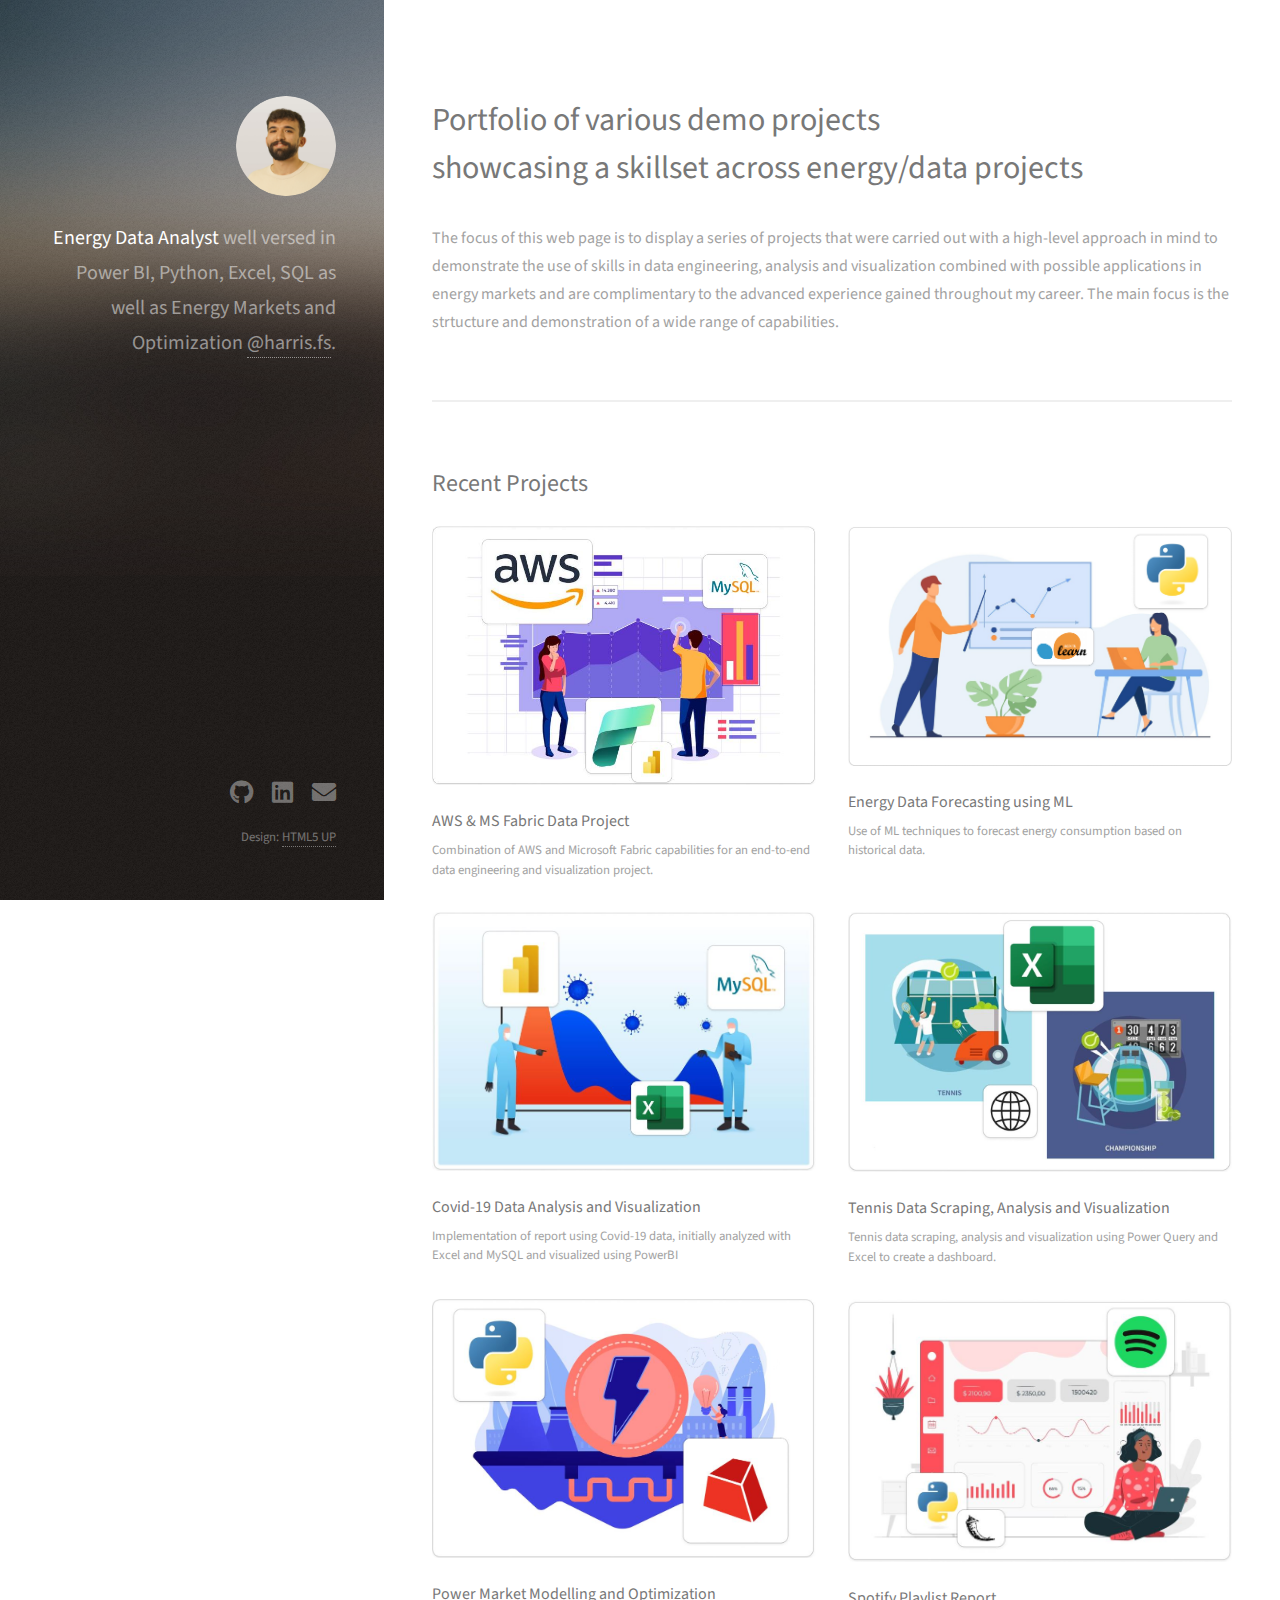
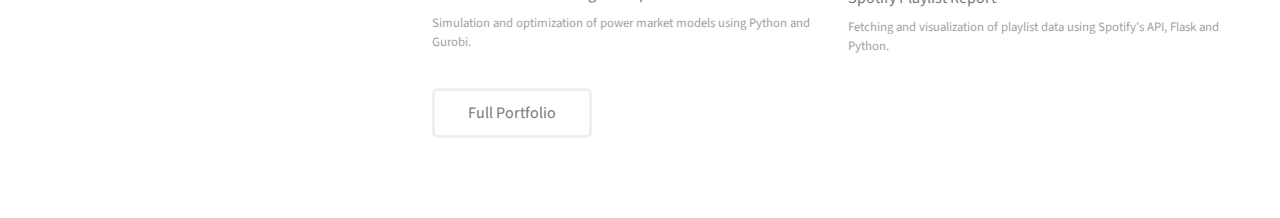
==== commit 63650e10: "added project" ====
--- a/index.html
+++ b/index.html
@@ -51,6 +51,11 @@
 								<p>Use of ML techniques to forecast energy consumption based on historical data.</p>
 							</article>
 							<article class="col-6 col-12-xsmall work-item">
+								<a href="details/project6.html" class="image fit thumb"><img src="images/thumbs/project6.JPG" alt="" /></a>
+								<h3>Covid-19 Data Analysis and Visualization</h3>
+								<p>Implementation of report using Covid-19 data, initially analyzed with Excel and MySQL and visualized using PowerBI</p>
+							</article>
+							<article class="col-6 col-12-xsmall work-item">
 								<a href="details/project3.html" class="image fit thumb"><img src="images/thumbs/project3.JPG" alt="" /></a>
 								<h3>Tennis Data Scraping, Analysis and Visualization</h3>
 								<p>Tennis data scraping, analysis and visualization using Power Query and Excel to create a dashboard.</p>
--- a/assets/css/main.css
+++ b/assets/css/main.css
@@ -3222,8 +3222,8 @@
 
 	.custom-image {
 		width: 100%; /* Adjust the width as needed, e.g., 50%, 200px, etc. */
-		height: fit-content; /* Maintain the aspect ratio */
-		max-width: 2000px; /* Optional: set a maximum width */
+		height: auto; /* Maintain the aspect ratio */
+		max-width: 100%; /* Optional: set a maximum width */
 		display: block; /* Ensure the image behaves as a block element */
 		margin: 0 auto; /* Center the image if it's within a container */
 	}
@@ -3231,16 +3231,16 @@
 	
 	.custom-image2 {
 		width: 100%; /* Adjust the width as needed, e.g., 50%, 200px, etc. */
-		height: fit-content; /* Maintain the aspect ratio */
-		max-width: 500px; /* Optional: set a maximum width */
+		height: auto; /* Maintain the aspect ratio */
+		max-width: 50%; /* Optional: set a maximum width */
 		display: block; /* Ensure the image behaves as a block element */
 		margin: 0; /* Center the image if it's within a container */
 	}
 
 	.custom-image3 {
 		width: 120%; /* Adjust the width as needed, e.g., 50%, 200px, etc. */
-		height: fit-content; /* Maintain the aspect ratio */
-		max-width: 2000px; /* Optional: set a maximum width */
+		height: auto; /* Maintain the aspect ratio */
+		max-width:100%; /* Optional: set a maximum width */
 		display: block; /* Ensure the image behaves as a block element */
 		margin: 0 auto; /* Center the image if it's within a container */
-	}+	}
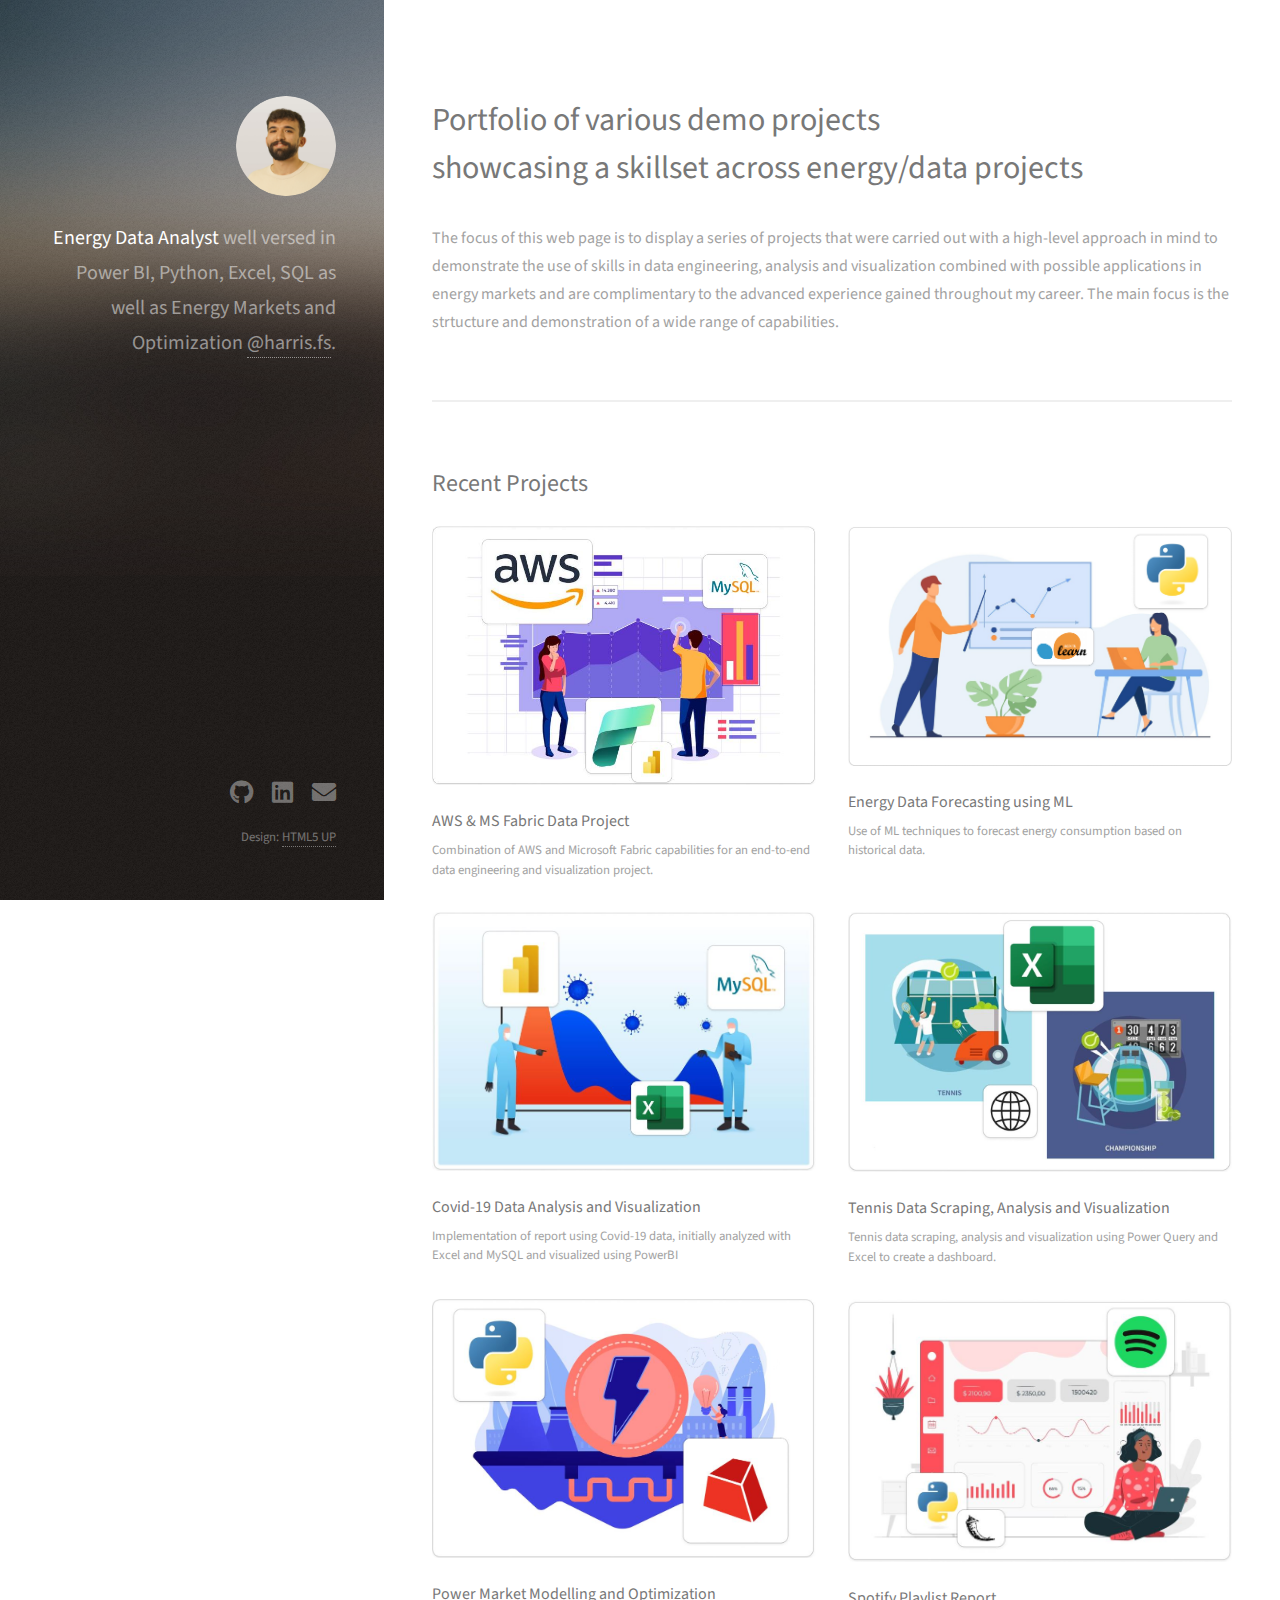
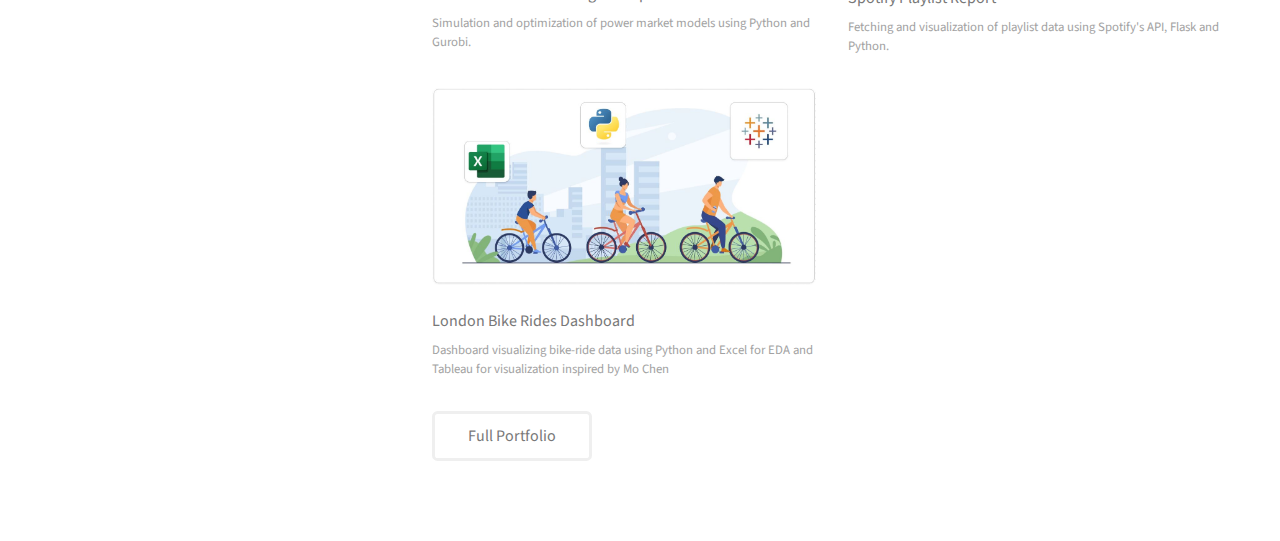
==== commit f0bfcf62: "added project" ====
--- a/index.html
+++ b/index.html
@@ -70,6 +70,11 @@
 								<h3>Spotify Playlist Report</h3>
 								<p>Fetching and visualization of playlist data using Spotify's API, Flask and Python.</p>
 							</article>
+							<article class="col-6 col-12-xsmall work-item">
+								<a href="https://public.tableau.com/app/profile/charilaos.foskolos/viz/London_bike_rides_17192647989580/Dashboard1" class="image fit thumb"><img src="images/thumbs/project7.JPG" alt="" /></a>
+								<h3>London Bike Rides Dashboard</h3>
+								<p>Dashboard visualizing bike-ride data using Python and Excel for EDA and Tableau for visualization inspired by Mo Chen </p>
+							</article>
 						</div>
 						<ul class="actions">
 							<li><a href="https://github.com/harrisfs-web" class="button">Full Portfolio</a></li>
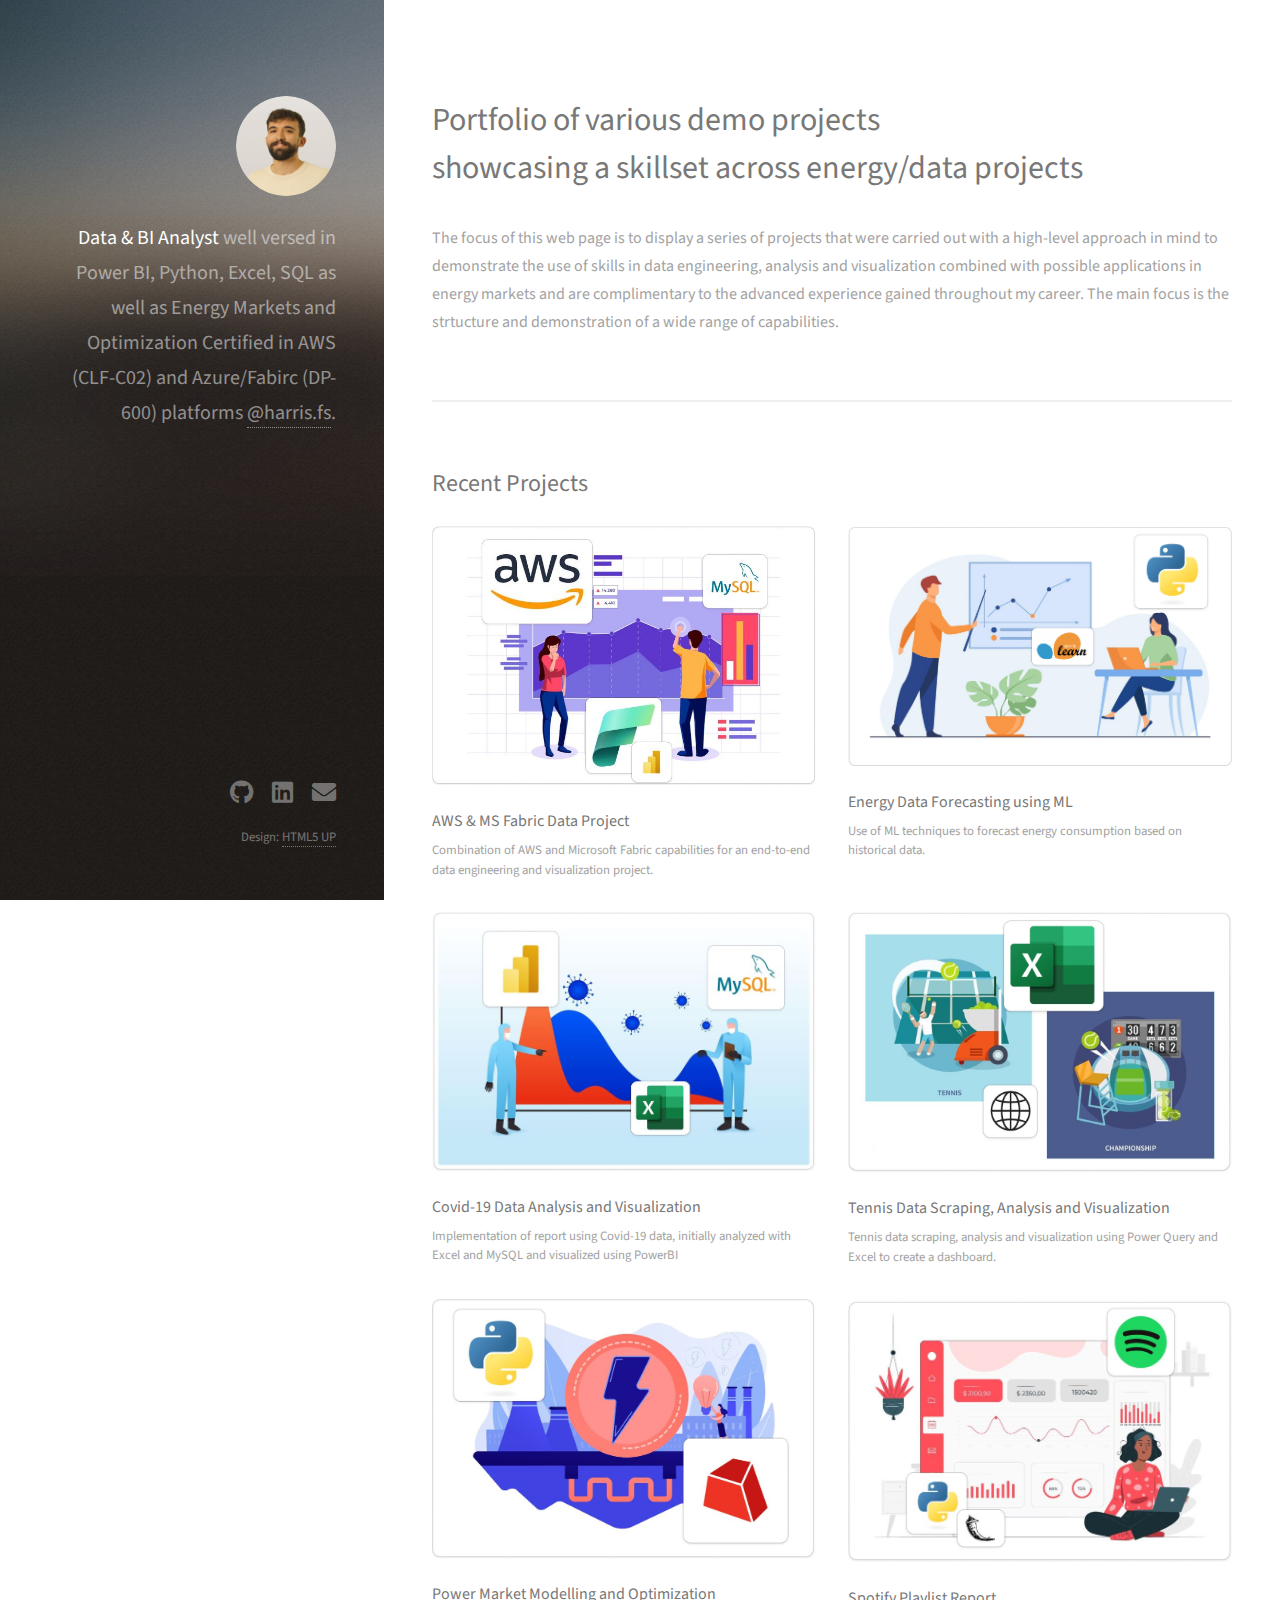
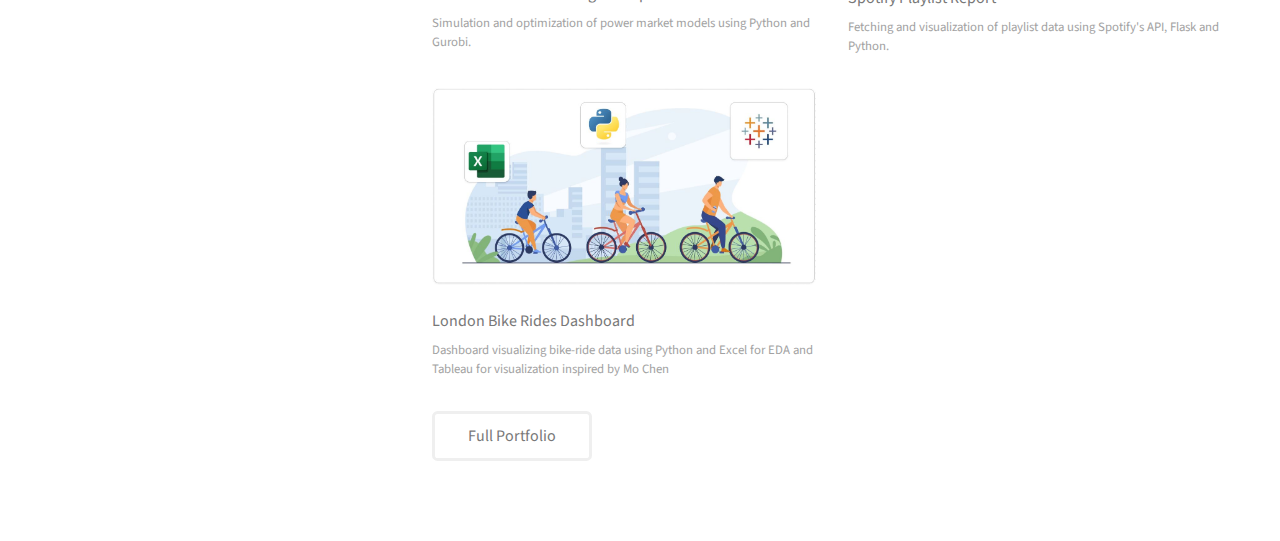
==== commit ccb6c916: "update" ====
--- a/index.html
+++ b/index.html
@@ -17,9 +17,11 @@
 			<header id="header">
 				<div class="inner">
 					<a href="#" class="image avatar"><img src="images/Mask Group.png" alt="" /></a>
-					<h1><strong>Energy Data Analyst </strong>well versed <br />
+					<h1><strong>Data & BI Analyst </strong>well versed <br />
 					in Power BI, Python, Excel, SQL as well as<br />
 					Energy Markets and Optimization <br />
+					<br />
+					Certified in AWS (CLF-C02) and Azure/Fabirc (DP-600) platforms<br />
 					<a href="https://www.linkedin.com/in/foskolos/">@harris.fs</a>.</h1>
 				</div>
 			</header>
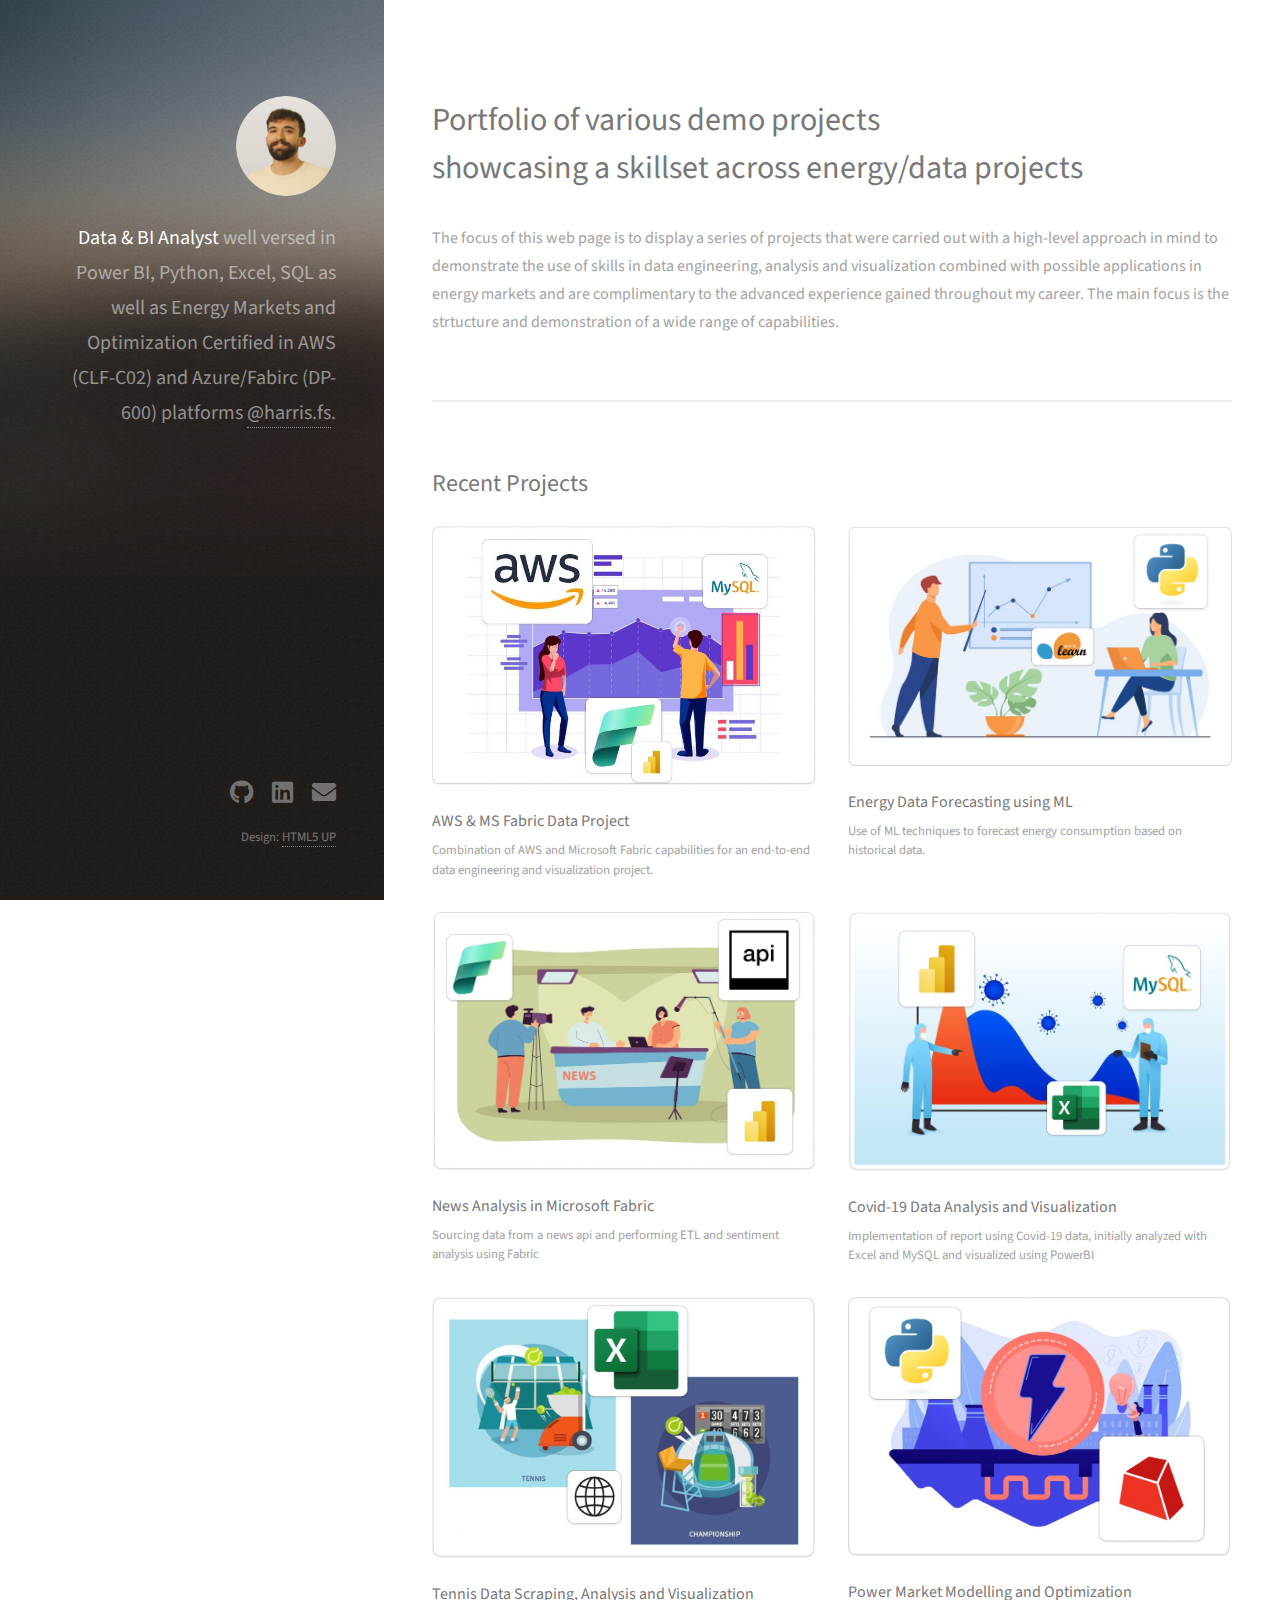
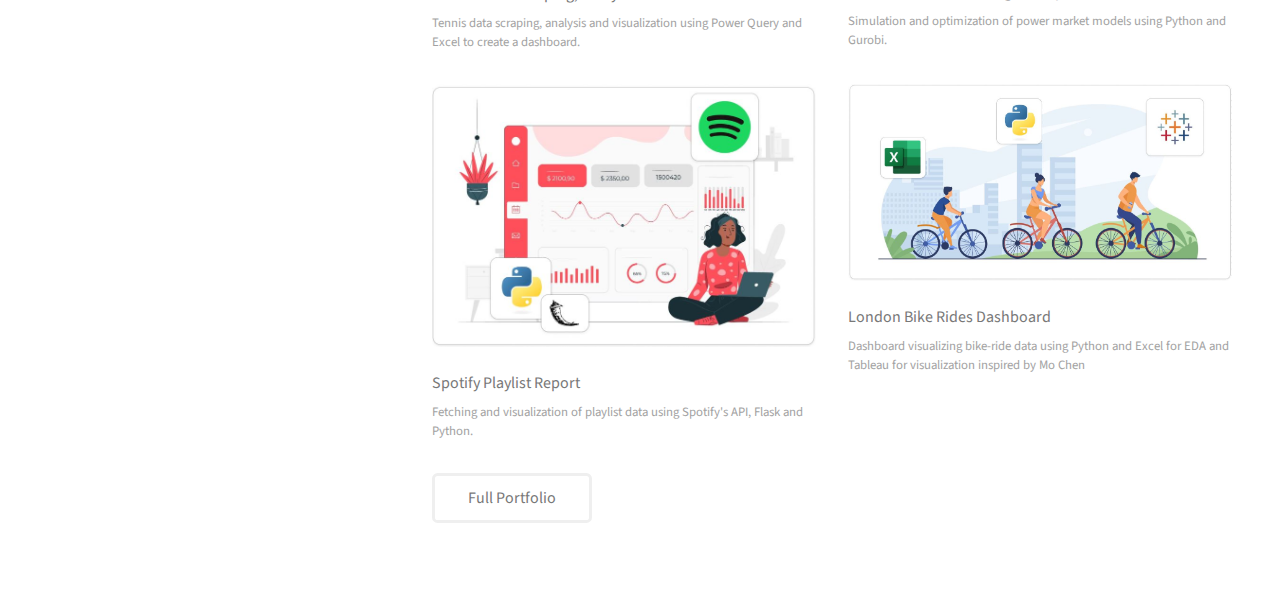
==== commit 3b97b33f: "added project" ====
--- a/index.html
+++ b/index.html
@@ -51,6 +51,11 @@
 								<a href="details/project2.html" class="image fit thumb"><img src="images/thumbs/project2.png" alt="" /></a>
 								<h3>Energy Data Forecasting using ML</h3>
 								<p>Use of ML techniques to forecast energy consumption based on historical data.</p>
+							</article>
+							<article class="col-6 col-12-xsmall work-item">
+								<a href="details/project8.html" class="image fit thumb"><img src="images/thumbs/project8.JPG" alt="" /></a>
+								<h3>News Analysis in Microsoft Fabric</h3>
+								<p>Sourcing data from a news api and performing ETL and sentiment analysis using Fabric</p>
 							</article>
 							<article class="col-6 col-12-xsmall work-item">
 								<a href="details/project6.html" class="image fit thumb"><img src="images/thumbs/project6.JPG" alt="" /></a>
